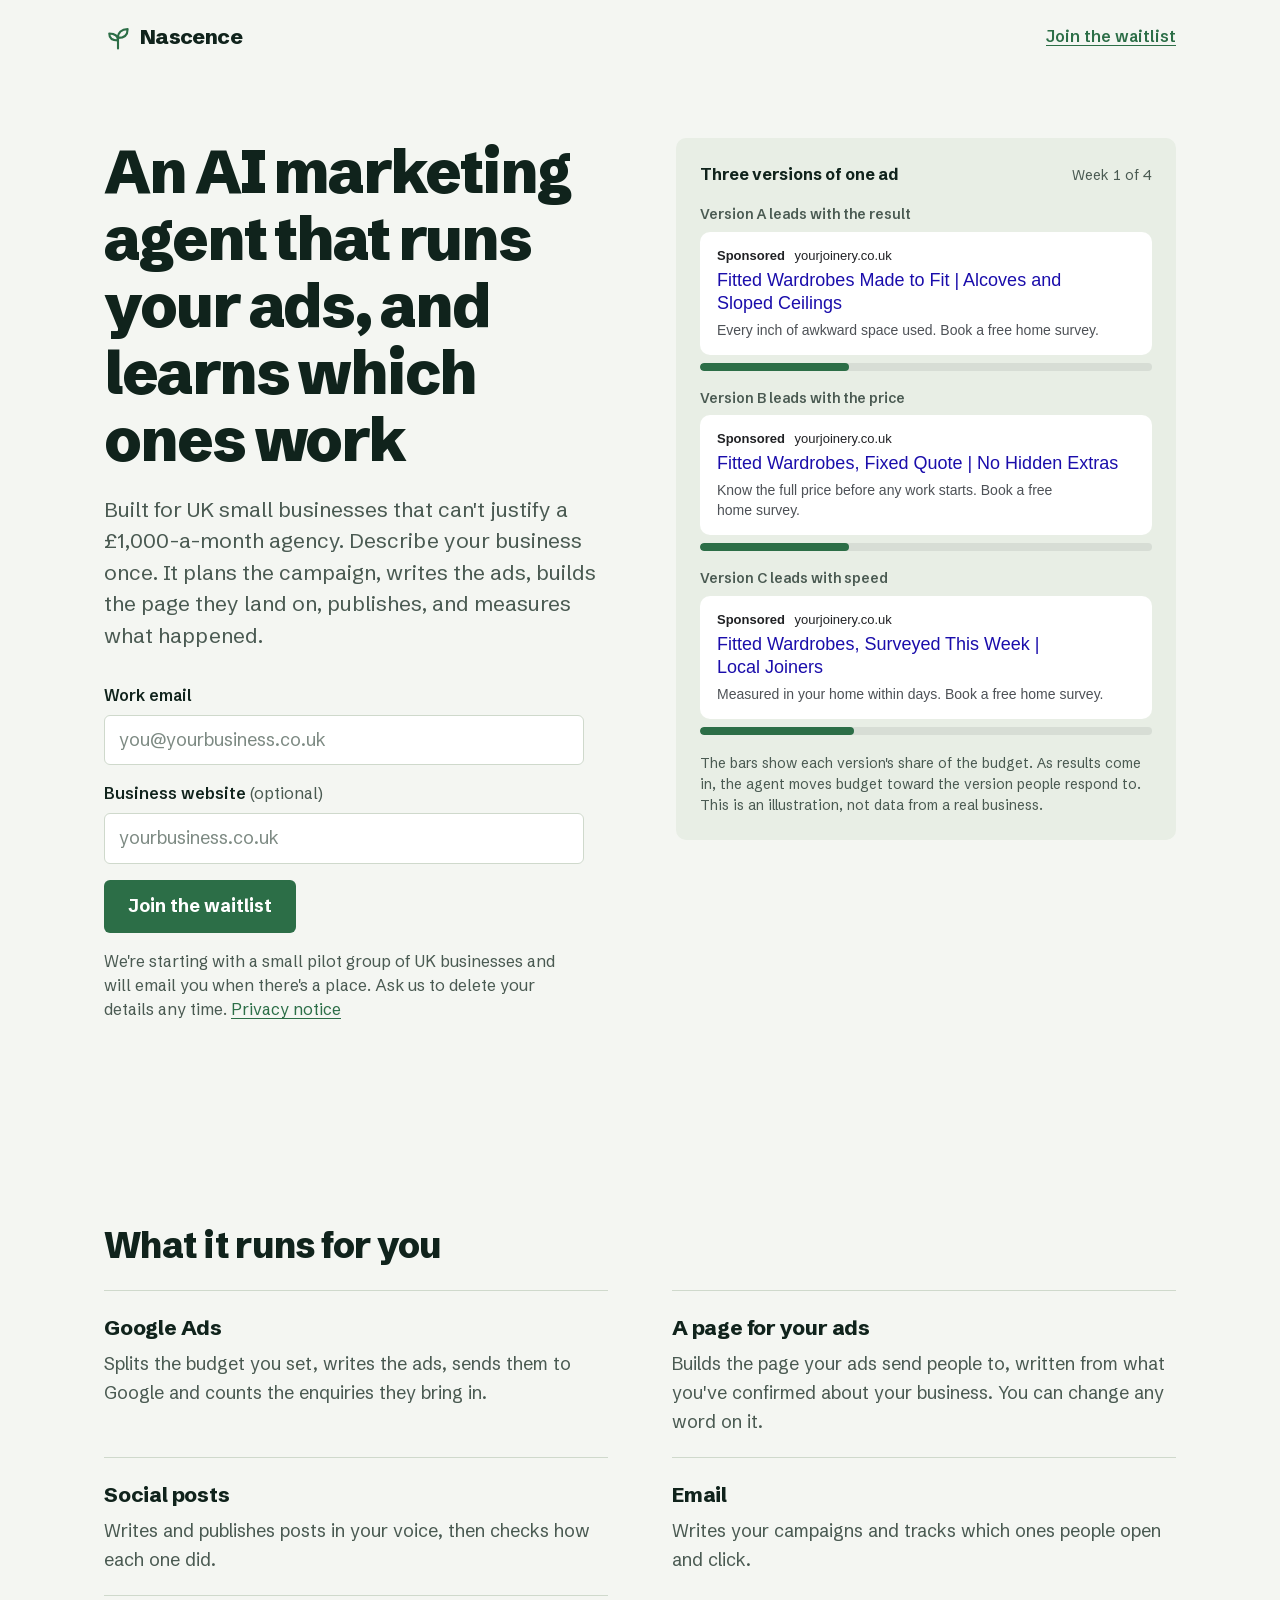
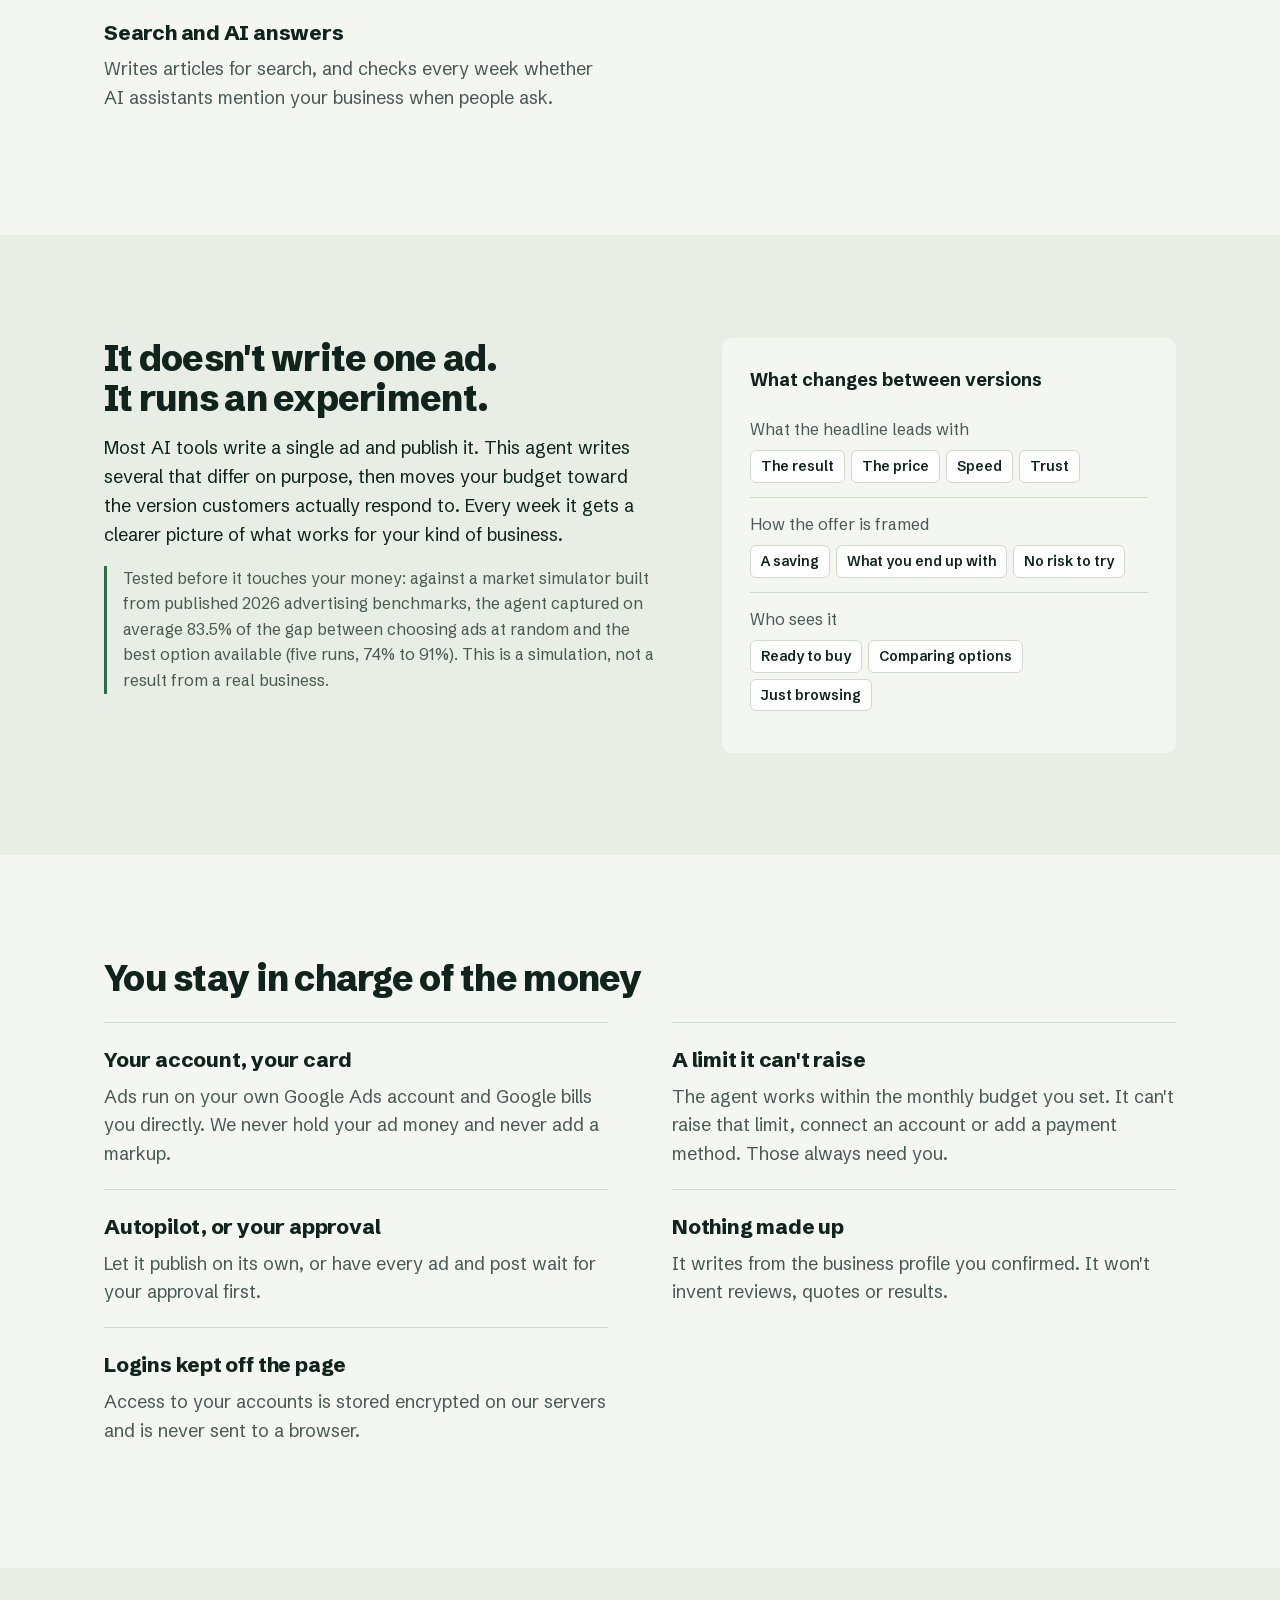
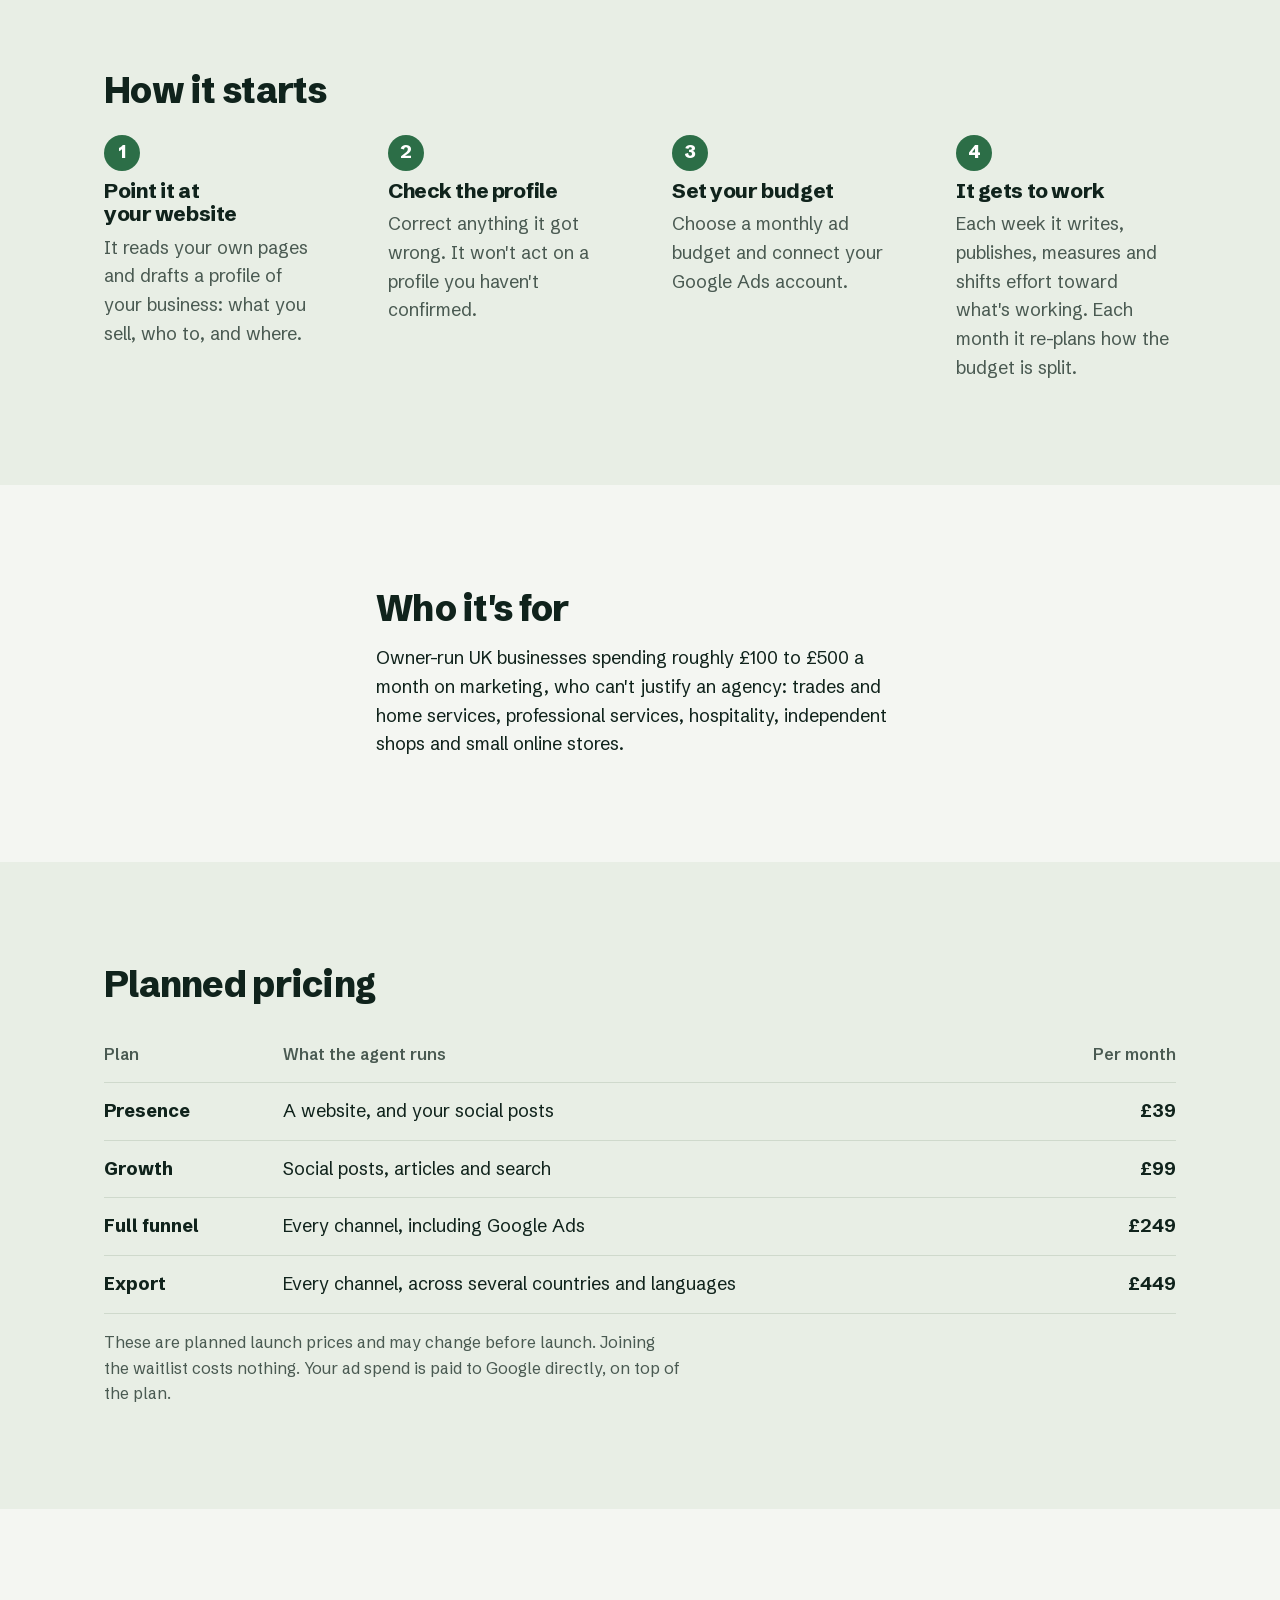
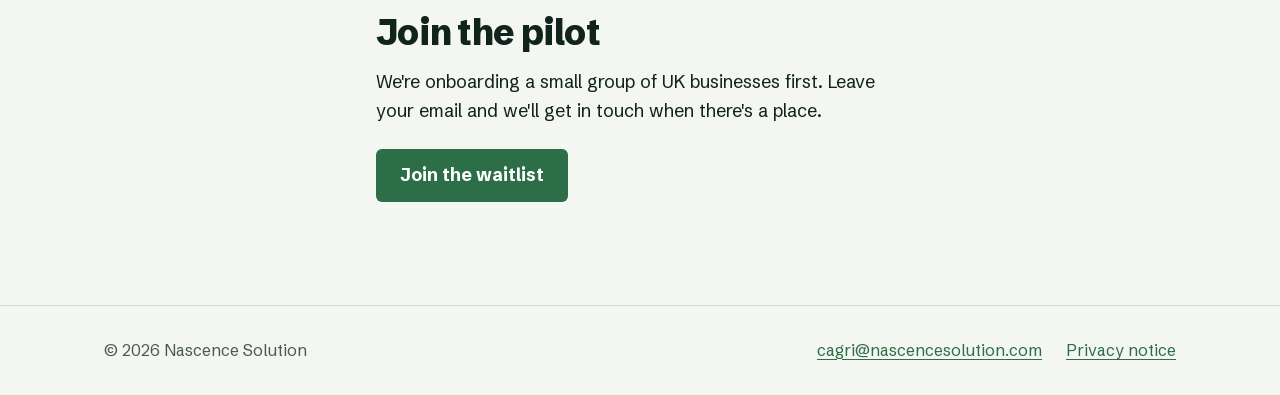
==== index.html @ f32fb053 "Nascence landing page and pilot waitlist Static site for nascencesolution.com: landing page, Google " ====
<!doctype html>
<!--
  Nascence — public landing page and pilot waitlist.

  PRODUCT REASON
  This page has one job: get UK small-business owners to join the pilot
  waitlist for the AI marketing agent built in ~/Projects/ai-marketing-agent.
  It also serves as the company's public web presence (Claude for Startups and
  similar programmes require a live website on the same domain as the company
  email, cagri@nascencesolution.com).

  HONESTY RULE (inherited from the product repo, docs/data-moat.md)
  Every claim here is traceable to the product repo or the business plan.
  - No customers, testimonials, logos or results are shown because none exist yet.
  - The hero animation is labelled as an illustration, and the one measured
    figure (83.5%) is labelled as a simulation, exactly as the repo requires.
  - Pricing is labelled "planned" because ADR-0004 marks billing as
    "to be revisited before launch".
  If a sentence on this page cannot be traced to the repo or the plan, delete it.

  TECHNICAL NOTES
  - Plain HTML/CSS/JS, no framework (owner preference: vanilla over React).
  - Hosted on GitHub Pages under the custom domain nascencesolution.com.
  - Page loads make no third-party requests: fonts are self-hosted and there
    is no analytics, so the privacy notice can truthfully say "no cookies, no
    tracking". The only external call is the waitlist POST to Google Forms,
    and only when a visitor submits it.
  - The waitlist form works without JavaScript (plain POST to Google Forms).
    JavaScript only upgrades it to an in-place confirmation.
-->
<html lang="en-GB">
<head>
  <meta charset="utf-8">
  <meta name="viewport" content="width=device-width, initial-scale=1">
  <!-- SECURITY POLICY (meta tag because GitHub Pages cannot send custom headers)
       default-src 'none'   deny anything not listed below
       script/style/font 'self'   only our own files; no inline or third-party code
       img-src 'self' data:       favicon
       connect-src / form-action  docs.google.com only, for the waitlist post
       base-uri 'none'            blocks <base> hijacking
       If anything from another domain is ever added, add it here on purpose
       and update the privacy notice in the same change. -->
  <meta http-equiv="Content-Security-Policy" content="default-src 'none'; script-src 'self'; style-src 'self'; font-src 'self'; img-src 'self' data:; connect-src https://docs.google.com; form-action https://docs.google.com; base-uri 'none'">
  <meta name="referrer" content="strict-origin-when-cross-origin">
  <title>Nascence | AI marketing agent for UK small businesses</title>
  <meta name="description" content="An AI marketing agent that runs your Google Ads, website, social posts, email and search content, and learns which versions work. Join the pilot waitlist.">
  <link rel="canonical" href="https://nascencesolution.com/">
  <meta name="theme-color" content="#F4F6F2">
  <meta name="color-scheme" content="light">

  <!-- Open Graph: how the link looks when pasted into WhatsApp, LinkedIn, Slack.
       No og:image yet: an image needs real product screenshots, which are a
       launch task (see BEFORE-PRODUCTION.md). -->
  <meta property="og:type" content="website">
  <meta property="og:url" content="https://nascencesolution.com/">
  <meta property="og:title" content="Nascence | AI marketing agent for UK small businesses">
  <meta property="og:description" content="Runs your ads, posts and pages, and learns which versions work. Join the pilot waitlist.">
  <meta property="og:site_name" content="Nascence">

  <link rel="icon" href="/assets/favicon.svg" type="image/svg+xml">
  <!-- Preload the one font file every visitor needs, so the headline does not
       re-flow when the font arrives (font-display: swap is the fallback). -->
  <link rel="preload" href="/fonts/schibsted-grotesk-latin.woff2" as="font" type="font/woff2" crossorigin>
  <link rel="stylesheet" href="/assets/styles.css">
  <!-- defer: the page is fully readable before the script runs; the script only
       adds the animation and the in-place form confirmation. -->
  <script src="/assets/main.js" defer></script>
</head>
<body>
  <a class="skip-link" href="#main">Skip to content</a>

  <header class="site-header">
    <div class="wrap header-row">
      <a class="wordmark" href="/" aria-label="Nascence home">
        <!-- Seedling mark: "nascence" means coming into being. -->
        <svg class="wordmark-mark" viewBox="0 0 32 32" aria-hidden="true" focusable="false">
          <path d="M16 29V15" />
          <path d="M16 17c0-6 4-10 11-10 0 7-4 10-11 10Z" />
          <path d="M16 20c0-5-3.5-8-10-8 0 6 3.5 8 10 8Z" />
        </svg>
        <span>Nascence</span>
      </a>
      <a class="header-cta" href="#join">Join the waitlist</a>
    </div>
  </header>

  <main id="main">
    <!-- HERO
         Left: the promise and the waitlist form (the page's primary job).
         Right: the product's distinguishing mechanic, shown rather than told:
         several deliberately different versions of one ad, with budget moving
         toward the one people respond to. -->
    <section class="hero" aria-labelledby="hero-title">
      <div class="wrap hero-grid">
        <div class="hero-copy">
          <h1 id="hero-title">An AI marketing agent that runs your ads, and learns which ones work</h1>
          <p class="lead">Built for UK small businesses that can't justify a £1,000-a-month agency. Describe your business once. It plans the campaign, writes the ads, builds the page they land on, publishes, and measures what happened.</p>

          <!-- WAITLIST FORM (posts to a Google Form owned by the founder's Google account)
               WHY GOOGLE FORMS: free, no extra account to create, and the
               waitlist lands in the founder's own Google Forms responses
               (exportable to Sheets). Form "Nascence waitlist",
               edit ID 1YrzfAuSDkgI_dqiTZnvi8II6mJdTrocNV4-Iw_er6pQ.
               - The input names "entry.<number>" are Google's field IDs for the
                 "Email" and "Business website" questions. If those questions are
                 deleted and re-created in Google Forms, the IDs change and these
                 names must be updated, or sign-ups will silently stop arriving.
               - Without JavaScript the browser posts straight to Google and shows
                 Google's own "response recorded" page. With JavaScript, main.js
                 posts in the background and confirms in place.
               - novalidate: main.js shows plain-English messages instead of the
                 browser's inconsistent bubbles.
               - The honeypot input has no name, so it is never sent anywhere;
                 main.js drops the submission if a bot fills it in. -->
          <form id="join" class="waitlist" method="POST" novalidate
                action="https://docs.google.com/forms/d/1YrzfAuSDkgI_dqiTZnvi8II6mJdTrocNV4-Iw_er6pQ/formResponse">
            <p class="visually-hidden" aria-hidden="true">
              <label>Leave this empty <input id="hp-company" tabindex="-1" autocomplete="off"></label>
            </p>

            <div class="field">
              <label for="email">Work email</label>
              <input id="email" name="entry.371359660" type="email" required maxlength="254"
                     autocomplete="email" inputmode="email" spellcheck="false"
                     placeholder="you@yourbusiness.co.uk" aria-describedby="email-error">
              <p id="email-error" class="field-error" hidden></p>
            </div>

            <div class="field">
              <label for="website">Business website <span class="optional">(optional)</span></label>
              <!-- type="text", not type="url": owners type "mysite.co.uk" without
                   https://, and type="url" would reject that. main.js normalises it. -->
              <input id="website" name="entry.979921601" type="text" maxlength="200"
                     autocomplete="url" inputmode="url" spellcheck="false"
                     placeholder="yourbusiness.co.uk" aria-describedby="website-error">
              <p id="website-error" class="field-error" hidden></p>
            </div>

            <button class="button" type="submit">Join the waitlist</button>
            <p class="form-note">We're starting with a small pilot group of UK businesses and will email you when there's a place. Ask us to delete your details any time. <a href="/privacy/">Privacy notice</a></p>
            <p class="form-status" role="status" aria-live="polite"></p>
          </form>
        </div>

        <!-- THE EXPERIMENT ILLUSTRATION
             Copy is an EXAMPLE for a fictional joinery (yourjoinery.co.uk is a
             placeholder, deliberately not a real business). The three versions
             differ on exactly one taxonomy dimension from the product,
             kernel/taxonomy.py ADS_DIMENSIONS "headline_angle": outcome / price /
             speed. Bar widths are illustrative, never presented as data, and the
             caption says so. -->
        <figure class="experiment" aria-labelledby="experiment-caption">
          <div class="experiment-head">
            <p class="experiment-title">Three versions of one ad</p>
            <p class="experiment-week" aria-hidden="true">Week <span data-week>4</span> of 4</p>
          </div>

          <ol class="ads">
            <li class="ad" data-ad="a">
              <p class="ad-angle">Version A leads with the result</p>
              <div class="ad-card">
                <p class="ad-meta"><span class="ad-sponsored">Sponsored</span> yourjoinery.co.uk</p>
                <p class="ad-title">Fitted Wardrobes Made to Fit | Alcoves and Sloped Ceilings</p>
                <p class="ad-desc">Every inch of awkward space used. Book a free home survey.</p>
              </div>
              <div class="share" aria-hidden="true"><span class="share-bar"></span></div>
            </li>
            <!-- is-leading is set in the markup so the no-JavaScript / reduced-motion
                 view already shows the end state; main.js removes and re-adds it
                 while playing the week-by-week sequence. -->
            <li class="ad is-leading" data-ad="b">
              <p class="ad-angle">Version B leads with the price</p>
              <div class="ad-card">
                <p class="ad-meta"><span class="ad-sponsored">Sponsored</span> yourjoinery.co.uk</p>
                <p class="ad-title">Fitted Wardrobes, Fixed Quote | No Hidden Extras</p>
                <p class="ad-desc">Know the full price before any work starts. Book a free home survey.</p>
              </div>
              <div class="share" aria-hidden="true"><span class="share-bar"></span></div>
            </li>
            <li class="ad" data-ad="c">
              <p class="ad-angle">Version C leads with speed</p>
              <div class="ad-card">
                <p class="ad-meta"><span class="ad-sponsored">Sponsored</span> yourjoinery.co.uk</p>
                <p class="ad-title">Fitted Wardrobes, Surveyed This Week | Local Joiners</p>
                <p class="ad-desc">Measured in your home within days. Book a free home survey.</p>
              </div>
              <div class="share" aria-hidden="true"><span class="share-bar"></span></div>
            </li>
          </ol>

          <figcaption id="experiment-caption">
            The bars show each version's share of the budget. As results come in, the agent moves budget toward the version people respond to. This is an illustration, not data from a real business.
            <button class="replay" type="button" data-replay hidden>Replay</button>
          </figcaption>
        </figure>
      </div>
    </section>

    <!-- WHAT IT DOES
         The five channels the product actually has connectors for
         (connectors/: ads, web, social, email, SEO). Descriptions are limited
         to what the code does today; see the README of the product repo. -->
    <section class="section" aria-labelledby="does-title">
      <div class="wrap">
        <h2 id="does-title">What it runs for you</h2>
        <dl class="channels">
          <div class="channel">
            <dt>Google Ads</dt>
            <dd>Splits the budget you set, writes the ads, sends them to Google and counts the enquiries they bring in.</dd>
          </div>
          <div class="channel">
            <dt>A page for your ads</dt>
            <dd>Builds the page your ads send people to, written from what you've confirmed about your business. You can change any word on it.</dd>
          </div>
          <div class="channel">
            <dt>Social posts</dt>
            <dd>Writes and publishes posts in your voice, then checks how each one did.</dd>
          </div>
          <div class="channel">
            <dt>Email</dt>
            <dd>Writes your campaigns and tracks which ones people open and click.</dd>
          </div>
          <div class="channel">
            <dt>Search and AI answers</dt>
            <dd>Writes articles for search, and checks every week whether AI assistants mention your business when people ask.</dd>
          </div>
        </dl>
      </div>
    </section>

    <!-- THE DIFFERENTIATOR
         The core innovation claim from docs/data-moat.md: competitors publish
         what the model wrote; this publishes a designed experiment. The
         dimensions listed are the real ADS_DIMENSIONS from kernel/taxonomy.py. -->
    <section class="section section-tint" aria-labelledby="learns-title">
      <div class="wrap two-col">
        <div class="prose">
          <h2 id="learns-title">It doesn't write one ad. It runs an experiment.</h2>
          <p>Most AI tools write a single ad and publish it. This agent writes several that differ on purpose, then moves your budget toward the version customers actually respond to. Every week it gets a clearer picture of what works for your kind of business.</p>
          <!-- The only measured figure on the page. Wording mirrors README.md:
               "74–91% of the achievable gap ... mean 83.5% ... Simulator figures —
               the algorithm converging, not a client result". -->
          <p class="evidence">Tested before it touches your money: against a market simulator built from published 2026 advertising benchmarks, the agent captured on average 83.5% of the gap between choosing ads at random and the best option available (five runs, 74% to 91%). This is a simulation, not a result from a real business.</p>
        </div>
        <div class="dimensions" aria-label="What changes between versions of an ad">
          <p class="dimensions-title">What changes between versions</p>
          <dl>
            <div class="dimension">
              <dt>What the headline leads with</dt>
              <dd><span class="chip">The result</span><span class="chip">The price</span><span class="chip">Speed</span><span class="chip">Trust</span></dd>
            </div>
            <div class="dimension">
              <dt>How the offer is framed</dt>
              <dd><span class="chip">A saving</span><span class="chip">What you end up with</span><span class="chip">No risk to try</span></dd>
            </div>
            <div class="dimension">
              <dt>Who sees it</dt>
              <dd><span class="chip">Ready to buy</span><span class="chip">Comparing options</span><span class="chip">Just browsing</span></dd>
            </div>
          </dl>
        </div>
      </div>
    </section>

    <!-- CONTROL
         Business owners' main objection is handing an AI their ad budget
         (business plan §12 risk table). Each point maps to a real control:
         ADR-0004 direct billing, authorise_spend/SpendCap, Business.autopilot,
         the "never invent" taxonomy guidance, and the encrypted credential vault. -->
    <section class="section" aria-labelledby="control-title">
      <div class="wrap">
        <h2 id="control-title">You stay in charge of the money</h2>
        <dl class="controls">
          <div class="control">
            <dt>Your account, your card</dt>
            <dd>Ads run on your own Google Ads account and Google bills you directly. We never hold your ad money and never add a markup.</dd>
          </div>
          <div class="control">
            <dt>A limit it can't raise</dt>
            <dd>The agent works within the monthly budget you set. It can't raise that limit, connect an account or add a payment method. Those always need you.</dd>
          </div>
          <div class="control">
            <dt>Autopilot, or your approval</dt>
            <dd>Let it publish on its own, or have every ad and post wait for your approval first.</dd>
          </div>
          <div class="control">
            <dt>Nothing made up</dt>
            <dd>It writes from the business profile you confirmed. It won't invent reviews, quotes or results.</dd>
          </div>
          <div class="control">
            <dt>Logins kept off the page</dt>
            <dd>Access to your accounts is stored encrypted on our servers and is never sent to a browser.</dd>
          </div>
        </dl>
      </div>
    </section>

    <!-- HOW IT STARTS
         A genuine sequence (onboarding order in the product: URL -> profile
         extraction -> owner confirmation -> budget/spend cap -> weekly cycle
         and monthly planning), so numbered steps are appropriate here. -->
    <section class="section section-tint" aria-labelledby="steps-title">
      <div class="wrap">
        <h2 id="steps-title">How it starts</h2>
        <ol class="steps">
          <li>
            <h3>Point it at your website</h3>
            <p>It reads your own pages and drafts a profile of your business: what you sell, who to, and where.</p>
          </li>
          <li>
            <h3>Check the profile</h3>
            <p>Correct anything it got wrong. It won't act on a profile you haven't confirmed.</p>
          </li>
          <li>
            <h3>Set your budget</h3>
            <p>Choose a monthly ad budget and connect your Google Ads account.</p>
          </li>
          <li>
            <h3>It gets to work</h3>
            <p>Each week it writes, publishes, measures and shifts effort toward what's working. Each month it re-plans how the budget is split.</p>
          </li>
        </ol>
      </div>
    </section>

    <!-- WHO IT'S FOR — business plan §3.3 target customer and priority sectors. -->
    <section class="section" aria-labelledby="who-title">
      <div class="wrap prose">
        <h2 id="who-title">Who it's for</h2>
        <p>Owner-run UK businesses spending roughly £100 to £500 a month on marketing, who can't justify an agency: trades and home services, professional services, hospitality, independent shops and small online stores.</p>
      </div>
    </section>

    <!-- PLANNED PRICING — business plan §8.1 tiers. Labelled "planned" on
         purpose: prices are not final (ADR-0004 "to be revisited before launch")
         and nobody is charged by joining the waitlist. -->
    <section class="section section-tint" aria-labelledby="pricing-title">
      <div class="wrap">
        <h2 id="pricing-title">Planned pricing</h2>
        <div class="table-scroll" tabindex="0" role="region" aria-labelledby="pricing-title">
          <table class="pricing">
            <thead>
              <tr>
                <th scope="col">Plan</th>
                <th scope="col">What the agent runs</th>
                <th scope="col">Per month</th>
              </tr>
            </thead>
            <tbody>
              <tr>
                <th scope="row">Presence</th>
                <td>A website, and your social posts</td>
                <td>£39</td>
              </tr>
              <tr>
                <th scope="row">Growth</th>
                <td>Social posts, articles and search</td>
                <td>£99</td>
              </tr>
              <tr>
                <th scope="row">Full funnel</th>
                <td>Every channel, including Google Ads</td>
                <td>£249</td>
              </tr>
              <tr>
                <th scope="row">Export</th>
                <td>Every channel, across several countries and languages</td>
                <td>£449</td>
              </tr>
            </tbody>
          </table>
        </div>
        <p class="table-note">These are planned launch prices and may change before launch. Joining the waitlist costs nothing. Your ad spend is paid to Google directly, on top of the plan.</p>
      </div>
    </section>

    <!-- CLOSING CALL TO ACTION — returns to the single hero form rather than
         duplicating it, so there is one form to maintain and one set of
         Google entry IDs to keep in sync. -->
    <section class="section closing" aria-labelledby="closing-title">
      <div class="wrap prose">
        <h2 id="closing-title">Join the pilot</h2>
        <p>We're onboarding a small group of UK businesses first. Leave your email and we'll get in touch when there's a place.</p>
        <a class="button" href="#join" data-focus-email>Join the waitlist</a>
      </div>
    </section>
  </main>

  <footer class="site-footer">
    <div class="wrap footer-row">
      <p>© 2026 Nascence Solution</p>
      <ul class="footer-links">
        <li><a href="mailto:cagri@nascencesolution.com">cagri@nascencesolution.com</a></li>
        <li><a href="/privacy/">Privacy notice</a></li>
      </ul>
    </div>
  </footer>
</body>
</html>
---- assets/styles.css ----
/*
  Nascence landing page styles.

  DESIGN INTENT (why it looks like this)
  - Audience: UK small-business owners (joiners, cafés, accountants, shops).
    They need to trust it with ad money, so the page is calm, readable and
    plain. All the boldness goes into one place: the hero "experiment" that
    shows three ad versions with budget moving between them. Everything else
    stays quiet.
  - Palette: "new growth". Deep green ink on a cool, faintly green paper, with
    one marigold accent reserved for the winning ad version. Marigold means
    "this one is winning" and is used nowhere else.
  - Type: one family, Schibsted Grotesk (SIL Open Font License, self-hosted in
    /fonts so no request goes to Google). The ad cards deliberately use Arial
    because that is what real Google search ads render in, which makes the
    illustration instantly recognisable.
  - Type scale follows the classic progression from The Elements of
    Typographic Style (14 / 16 / 18 / 21 / 24 / 36 / 48 / 60 px).

  CSS STRUCTURE
  Tokens -> base -> layout helpers -> components, in source order. Components
  use single-class selectors so specificity stays flat and section spacing
  can't be accidentally cancelled by a more specific rule.
*/

/* ---------- Fonts ---------- */

/* Latin covers English copy; latin-ext covers names with accents (e.g. Ç, ğ)
   that waitlist users might type and that we may later show back to them. */
@font-face {
  font-family: "Schibsted Grotesk";
  font-style: normal;
  font-weight: 400 900;
  font-display: swap;
  src: url("/fonts/schibsted-grotesk-latin.woff2") format("woff2");
  unicode-range: U+0000-00FF, U+0131, U+0152-0153, U+02BB-02BC, U+02C6, U+02DA, U+02DC, U+0304, U+0308, U+0329, U+2000-206F, U+20AC, U+2122, U+2191, U+2193, U+2212, U+2215, U+FEFF, U+FFFD;
}
@font-face {
  font-family: "Schibsted Grotesk";
  font-style: normal;
  font-weight: 400 900;
  font-display: swap;
  src: url("/fonts/schibsted-grotesk-latin-ext.woff2") format("woff2");
  unicode-range: U+0100-02BA, U+02BD-02C5, U+02C7-02CC, U+02CE-02D7, U+02DD-02FF, U+0304, U+0308, U+0329, U+1D00-1DBF, U+1E00-1E9F, U+1EF2-1EFF, U+2020, U+20A0-20AB, U+20AD-20C4, U+2113, U+2C60-2C7F, U+A720-A7FF;
}

/* ---------- Tokens ---------- */

:root {
  /* Colour. Contrast checked against --paper and --tint:
     --ink 15.6:1, --ink-soft 6.9:1, --leaf 5.3:1 (all pass WCAG AA for body text). */
  --paper: #F4F6F2;      /* page background: cool off-white with a hint of green */
  --tint: #E8EEE5;       /* alternate section background, to separate topics without rules */
  --card: #FFFFFF;       /* ad cards: real search results sit on white */
  --ink: #10231C;        /* text: deep green-black, softer than pure black */
  --ink-soft: #4A5A52;   /* secondary text */
  --leaf: #2C6E47;       /* links, buttons, the seedling mark */
  --leaf-deep: #1E5234;  /* button hover/active */
  --rule: #CFD9CC;       /* hairlines and input borders */
  --marigold: #E9A62B;   /* the winning ad version, and nothing else */
  --marigold-soft: #FBEFD6;
  --error: #A3261B;      /* form errors: 6.6:1 on paper */

  /* Type */
  --font: "Schibsted Grotesk", system-ui, -apple-system, "Segoe UI", Roboto, sans-serif;
  --font-ad: Arial, "Helvetica Neue", Helvetica, sans-serif;
  --step--1: 0.875rem;   /* 14 */
  --step-0: 1rem;        /* 16 */
  --step-1: 1.125rem;    /* 18: body */
  --step-2: 1.3125rem;   /* 21 */
  --step-3: 1.5rem;      /* 24 */
  --step-4: clamp(1.75rem, 1.2rem + 2vw, 2.25rem);   /* 28 -> 36: section headings */
  --step-5: clamp(2.25rem, 1.2rem + 4.2vw, 3.75rem); /* 36 -> 60: hero headline */

  /* Space and shape */
  --gutter: clamp(1rem, 4vw, 2.5rem);
  --section-space: clamp(3.5rem, 8vw, 6.5rem);
  --measure: 38rem;      /* ~65-70 characters at body size */
  --radius-s: 6px;       /* inputs, chips */
  --radius-m: 10px;      /* ad cards, the experiment panel */
}

/* ---------- Base ---------- */

*,
*::before,
*::after { box-sizing: border-box; }

html {
  -webkit-text-size-adjust: 100%;
  text-size-adjust: 100%;
  scroll-behavior: smooth;
}

body {
  margin: 0;
  background: var(--paper);
  color: var(--ink);
  font-family: var(--font);
  font-size: var(--step-1);
  line-height: 1.6;
  font-feature-settings: "kern", "liga";
  text-rendering: optimizeLegibility;
}

h1, h2, h3 {
  margin: 0;
  line-height: 1.12;
  letter-spacing: -0.02em;
  text-wrap: balance;
}

p { margin: 0; text-wrap: pretty; }

a { color: var(--leaf); text-underline-offset: 0.18em; text-decoration-thickness: 1px; }
a:hover { color: var(--leaf-deep); text-decoration-thickness: 2px; }

/* One visible focus style for every interactive element (keyboard users). */
:focus-visible {
  outline: 3px solid var(--leaf);
  outline-offset: 3px;
  border-radius: 2px;
}

.visually-hidden {
  position: absolute !important;
  width: 1px;
  height: 1px;
  padding: 0;
  margin: -1px;
  overflow: hidden;
  clip: rect(0 0 0 0);
  white-space: nowrap;
  border: 0;
}

.skip-link {
  position: absolute;
  left: var(--gutter);
  top: -4rem;
  z-index: 10;
  padding: 0.5rem 0.875rem;
  background: var(--ink);
  color: var(--paper);
  border-radius: var(--radius-s);
}
.skip-link:focus { top: 0.75rem; color: var(--paper); }

/* ---------- Layout helpers ---------- */

.wrap {
  width: 100%;
  max-width: 72rem;
  margin-inline: auto;
  padding-inline: var(--gutter);
}

.section { padding-block: var(--section-space); }
.section-tint { background: var(--tint); }

.prose { max-width: var(--measure); }
.prose > * + * { margin-top: 1rem; }

.two-col {
  display: grid;
  gap: clamp(2rem, 5vw, 4rem);
  align-items: start;
}
@media (min-width: 60rem) {
  .two-col { grid-template-columns: minmax(0, 1.1fr) minmax(0, 0.9fr); }
}

/* Section headings share one rhythm; the gap below is set here, once. */
.section h2 {
  font-size: var(--step-4);
  font-weight: 800;
  margin-bottom: 1.5rem;
}
.prose h2 { margin-bottom: 0; }

/* ---------- Header ---------- */

.site-header { padding-block: 1.25rem; }

.header-row {
  display: flex;
  align-items: center;
  justify-content: space-between;
  gap: 1rem;
}

.wordmark {
  display: inline-flex;
  align-items: center;
  gap: 0.5rem;
  color: var(--ink);
  font-size: var(--step-2);
  font-weight: 800;
  letter-spacing: -0.03em;
  text-decoration: none;
}
.wordmark:hover { color: var(--ink); }

.wordmark-mark {
  width: 1.75rem;
  height: 1.75rem;
  fill: none;
  stroke: var(--leaf);
  stroke-width: 2.4;
  stroke-linecap: round;
  stroke-linejoin: round;
}

.header-cta {
  font-size: var(--step-0);
  font-weight: 600;
  white-space: nowrap;
}

/* ---------- Hero ---------- */

.hero { padding-block: clamp(1.5rem, 5vw, 4rem) var(--section-space); }

.hero-grid {
  display: grid;
  gap: clamp(2.5rem, 6vw, 4.5rem);
  align-items: start;
}
@media (min-width: 62rem) {
  .hero-grid { grid-template-columns: minmax(0, 1fr) minmax(0, 1fr); }
}

.hero h1 {
  font-size: var(--step-5);
  font-weight: 850;
  letter-spacing: -0.035em;
  max-width: 18ch;               /* keeps the headline to ~4 lines on desktop */
}

.lead {
  margin-top: 1.25rem;
  max-width: 34rem;
  font-size: var(--step-2);
  line-height: 1.5;
  color: var(--ink-soft);
}

/* ---------- Waitlist form ---------- */

.waitlist {
  margin-top: 2rem;
  max-width: 30rem;
  display: grid;
  gap: 1rem;
}

.field { display: grid; gap: 0.375rem; }

.field label {
  font-size: var(--step-0);
  font-weight: 600;
}
.optional { font-weight: 400; color: var(--ink-soft); }

.field input {
  width: 100%;
  min-height: 3rem;              /* 48px: comfortable touch target */
  padding: 0.625rem 0.875rem;
  font: inherit;
  font-size: var(--step-1);      /* >= 16px stops iOS zooming on focus */
  color: var(--ink);
  background: var(--card);
  border: 1.5px solid var(--rule);
  border-radius: var(--radius-s);
}
.field input::placeholder { color: #7D8A83; }
.field input:hover { border-color: #AFC0AB; }
.field input:focus-visible { outline-offset: 1px; border-color: var(--leaf); }
.field input[aria-invalid="true"] { border-color: var(--error); }

.field-error {
  font-size: var(--step-0);
  color: var(--error);
}

.button {
  display: inline-flex;
  align-items: center;
  justify-content: center;
  min-height: 3.125rem;
  padding: 0.75rem 1.5rem;
  font: inherit;
  font-size: var(--step-1);
  font-weight: 700;
  color: #FFFFFF;
  background: var(--leaf);
  border: 0;
  border-radius: var(--radius-s);
  text-decoration: none;
  cursor: pointer;
  transition: background-color 120ms ease;
}
.button:hover { background: var(--leaf-deep); color: #FFFFFF; }
.button[aria-disabled="true"] { opacity: 0.7; cursor: progress; }
.waitlist .button { justify-self: start; }

.form-note {
  font-size: var(--step-0);
  color: var(--ink-soft);
  line-height: 1.5;
}

.form-status:empty { display: none; }
.form-status {
  font-size: var(--step-0);
  font-weight: 600;
}
.form-status[data-tone="error"] { color: var(--error); }

/* Shown in place of the form after a successful join (main.js). */
.waitlist-done {
  margin-top: 2rem;
  max-width: 30rem;
  padding: 1.25rem 1.375rem;
  background: var(--card);
  border-left: 4px solid var(--leaf);
  border-radius: var(--radius-s);
}
.waitlist-done h2 {
  font-size: var(--step-3);
  font-weight: 800;
  margin-bottom: 0.5rem;
}
.waitlist-done p { color: var(--ink-soft); }

/* ---------- The experiment (hero illustration) ---------- */

.experiment {
  margin: 0;
  padding: clamp(1rem, 3vw, 1.5rem);
  background: var(--tint);
  border-radius: var(--radius-m);
}

.experiment-head {
  display: flex;
  align-items: baseline;
  justify-content: space-between;
  gap: 1rem;
  margin-bottom: 1rem;
}
.experiment-title { font-weight: 700; font-size: var(--step-0); }
.experiment-week {
  font-size: var(--step--1);
  color: var(--ink-soft);
  font-variant-numeric: tabular-nums;
}

.ads {
  list-style: none;
  margin: 0;
  padding: 0;
  display: grid;
  gap: 1rem;
}

.ad-angle {
  font-size: var(--step--1);
  font-weight: 600;
  color: var(--ink-soft);
  margin-bottom: 0.375rem;
}

/* Mimics a Google search ad closely enough to be recognised at a glance. */
.ad-card {
  padding: 0.875rem 1rem;
  background: var(--card);
  border: 1.5px solid transparent;
  border-radius: var(--radius-m);
  font-family: var(--font-ad);
  transition: border-color 400ms ease, box-shadow 400ms ease;
}
.ad-meta {
  font-size: 0.8125rem;
  color: #202124;
  line-height: 1.4;
}
.ad-sponsored { font-weight: 700; margin-right: 0.375rem; }
.ad-title {
  margin-top: 0.25rem;
  font-size: 1.125rem;
  line-height: 1.3;
  color: #1A0DAB;              /* Google's ad headline blue */
}
.ad-desc {
  margin-top: 0.25rem;
  font-size: 0.875rem;
  line-height: 1.45;
  color: #4D5156;
}

/* Budget share bar. Width comes from --share (set by main.js per week).
   The default widths below are the final illustrative state, so the figure
   is meaningful with JavaScript off or reduced motion on. */
.share {
  margin-top: 0.5rem;
  height: 0.5rem;
  background: rgba(16, 35, 28, 0.08);
  border-radius: 999px;
  overflow: hidden;
}
.share-bar {
  display: block;
  height: 100%;
  width: calc(var(--share, 33) * 1%);
  background: var(--leaf);
  border-radius: inherit;
  transition: width 900ms cubic-bezier(0.22, 1, 0.36, 1), background-color 400ms ease;
}
.ad[data-ad="a"] .share-bar { --share: 24; }
.ad[data-ad="b"] .share-bar { --share: 61; }
.ad[data-ad="c"] .share-bar { --share: 15; }

/* The winner: the only place marigold appears on the page. */
.ad.is-leading .ad-card {
  border-color: var(--marigold);
  box-shadow: 0 0 0 4px var(--marigold-soft);
}
.ad.is-leading .share-bar { background: var(--marigold); }

.experiment figcaption {
  margin-top: 1.125rem;
  font-size: var(--step--1);
  line-height: 1.5;
  color: var(--ink-soft);
}

.replay {
  margin-left: 0.25rem;
  padding: 0;
  font: inherit;
  font-weight: 600;
  color: var(--leaf);
  background: none;
  border: 0;
  text-decoration: underline;
  text-underline-offset: 0.18em;
  cursor: pointer;
}

/* ---------- Channels and controls (definition lists) ---------- */

.channels,
.controls {
  margin: 0;
  display: grid;
  gap: 0;
}
@media (min-width: 48rem) {
  .channels,
  .controls { grid-template-columns: repeat(2, minmax(0, 1fr)); column-gap: clamp(2rem, 5vw, 4rem); }
}

.channel,
.control {
  padding-block: 1.25rem;
  border-top: 1px solid var(--rule);
}

.channel dt,
.control dt {
  font-size: var(--step-2);
  font-weight: 750;
  letter-spacing: -0.01em;
}
.channel dd,
.control dd {
  margin: 0.375rem 0 0;
  color: var(--ink-soft);
  max-width: 34rem;
}

/* ---------- Differentiator ---------- */

.evidence {
  padding-left: 1rem;
  border-left: 3px solid var(--leaf);
  font-size: var(--step-0);
  color: var(--ink-soft);
}

.dimensions {
  padding: clamp(1.25rem, 3vw, 1.75rem);
  background: var(--paper);
  border-radius: var(--radius-m);
}
.dimensions-title { font-weight: 700; margin-bottom: 0.5rem; }
.dimensions dl { margin: 0; }
.dimension { padding-block: 0.875rem; }
.dimension + .dimension { border-top: 1px solid var(--rule); }
.dimension dt { font-size: var(--step-0); color: var(--ink-soft); }
.dimension dd {
  margin: 0.5rem 0 0;
  display: flex;
  flex-wrap: wrap;
  gap: 0.375rem;
}
.chip {
  display: inline-block;
  padding: 0.25rem 0.625rem;
  font-size: var(--step--1);
  font-weight: 600;
  background: var(--card);
  border: 1px solid var(--rule);
  border-radius: var(--radius-s);
}

/* ---------- Steps (a real sequence, so numbered) ---------- */

.steps {
  list-style: none;
  margin: 0;
  padding: 0;
  display: grid;
  gap: 1.75rem;
  counter-reset: step;
}
@media (min-width: 48rem) {
  .steps { grid-template-columns: repeat(2, minmax(0, 1fr)); column-gap: clamp(2rem, 5vw, 4rem); }
}
@media (min-width: 70rem) {
  .steps { grid-template-columns: repeat(4, minmax(0, 1fr)); }
}

.steps li {
  counter-increment: step;
  display: grid;
  gap: 0.5rem;
  align-content: start;
}
.steps li::before {
  content: counter(step);
  display: grid;
  place-items: center;
  width: 2.25rem;
  height: 2.25rem;
  font-weight: 800;
  color: #FFFFFF;
  background: var(--leaf);
  border-radius: 50%;
}
.steps h3 { font-size: var(--step-2); font-weight: 750; }
.steps p { color: var(--ink-soft); }

/* ---------- Pricing ---------- */

/* Narrow phones: the table scrolls inside its own box instead of
   making the whole page scroll sideways. */
.table-scroll { overflow-x: auto; }

.pricing {
  width: 100%;
  min-width: 32rem;
  border-collapse: collapse;
  font-size: var(--step-1);
}
.pricing th,
.pricing td {
  padding: 0.875rem 1rem 0.875rem 0;
  text-align: left;
  vertical-align: top;
  border-bottom: 1px solid var(--rule);
}
.pricing thead th {
  font-size: var(--step-0);
  font-weight: 600;
  color: var(--ink-soft);
}
.pricing tbody th { font-weight: 750; white-space: nowrap; }
.pricing td:last-child,
.pricing th:last-child {
  text-align: right;
  padding-right: 0;
  font-variant-numeric: tabular-nums;
  white-space: nowrap;
}
.pricing tbody td:last-child { font-weight: 700; }

.table-note {
  margin-top: 1rem;
  max-width: var(--measure);
  font-size: var(--step-0);
  color: var(--ink-soft);
}

/* ---------- Closing ---------- */

.closing .button { margin-top: 1.5rem; }

/* ---------- Footer ---------- */

.site-footer {
  padding-block: 2rem;
  border-top: 1px solid var(--rule);
  font-size: var(--step-0);
  color: var(--ink-soft);
}
.footer-row {
  display: flex;
  flex-wrap: wrap;
  justify-content: space-between;
  gap: 0.75rem 2rem;
}
.footer-links {
  list-style: none;
  margin: 0;
  padding: 0;
  display: flex;
  flex-wrap: wrap;
  gap: 0.5rem 1.5rem;
}

/* ---------- Simple pages (privacy, 404) ---------- */

.page { padding-block: clamp(2rem, 6vw, 4.5rem) var(--section-space); }
.page h1 {
  font-size: var(--step-4);
  font-weight: 850;
  margin-bottom: 1rem;
}
.page h2 {
  font-size: var(--step-3);
  font-weight: 800;
  margin-top: 2.25rem;
}
.page ul { padding-left: 1.25rem; margin: 0.75rem 0 0; }
.page li + li { margin-top: 0.375rem; }
.page .muted { color: var(--ink-soft); font-size: var(--step-0); }

/* ---------- Motion preferences ---------- */

/* Visitors who ask for reduced motion get the final state immediately;
   main.js also skips the week-by-week sequence for them. */
@media (prefers-reduced-motion: reduce) {
  html { scroll-behavior: auto; }
  *,
  *::before,
  *::after {
    transition-duration: 0.01ms !important;
    animation-duration: 0.01ms !important;
  }
}
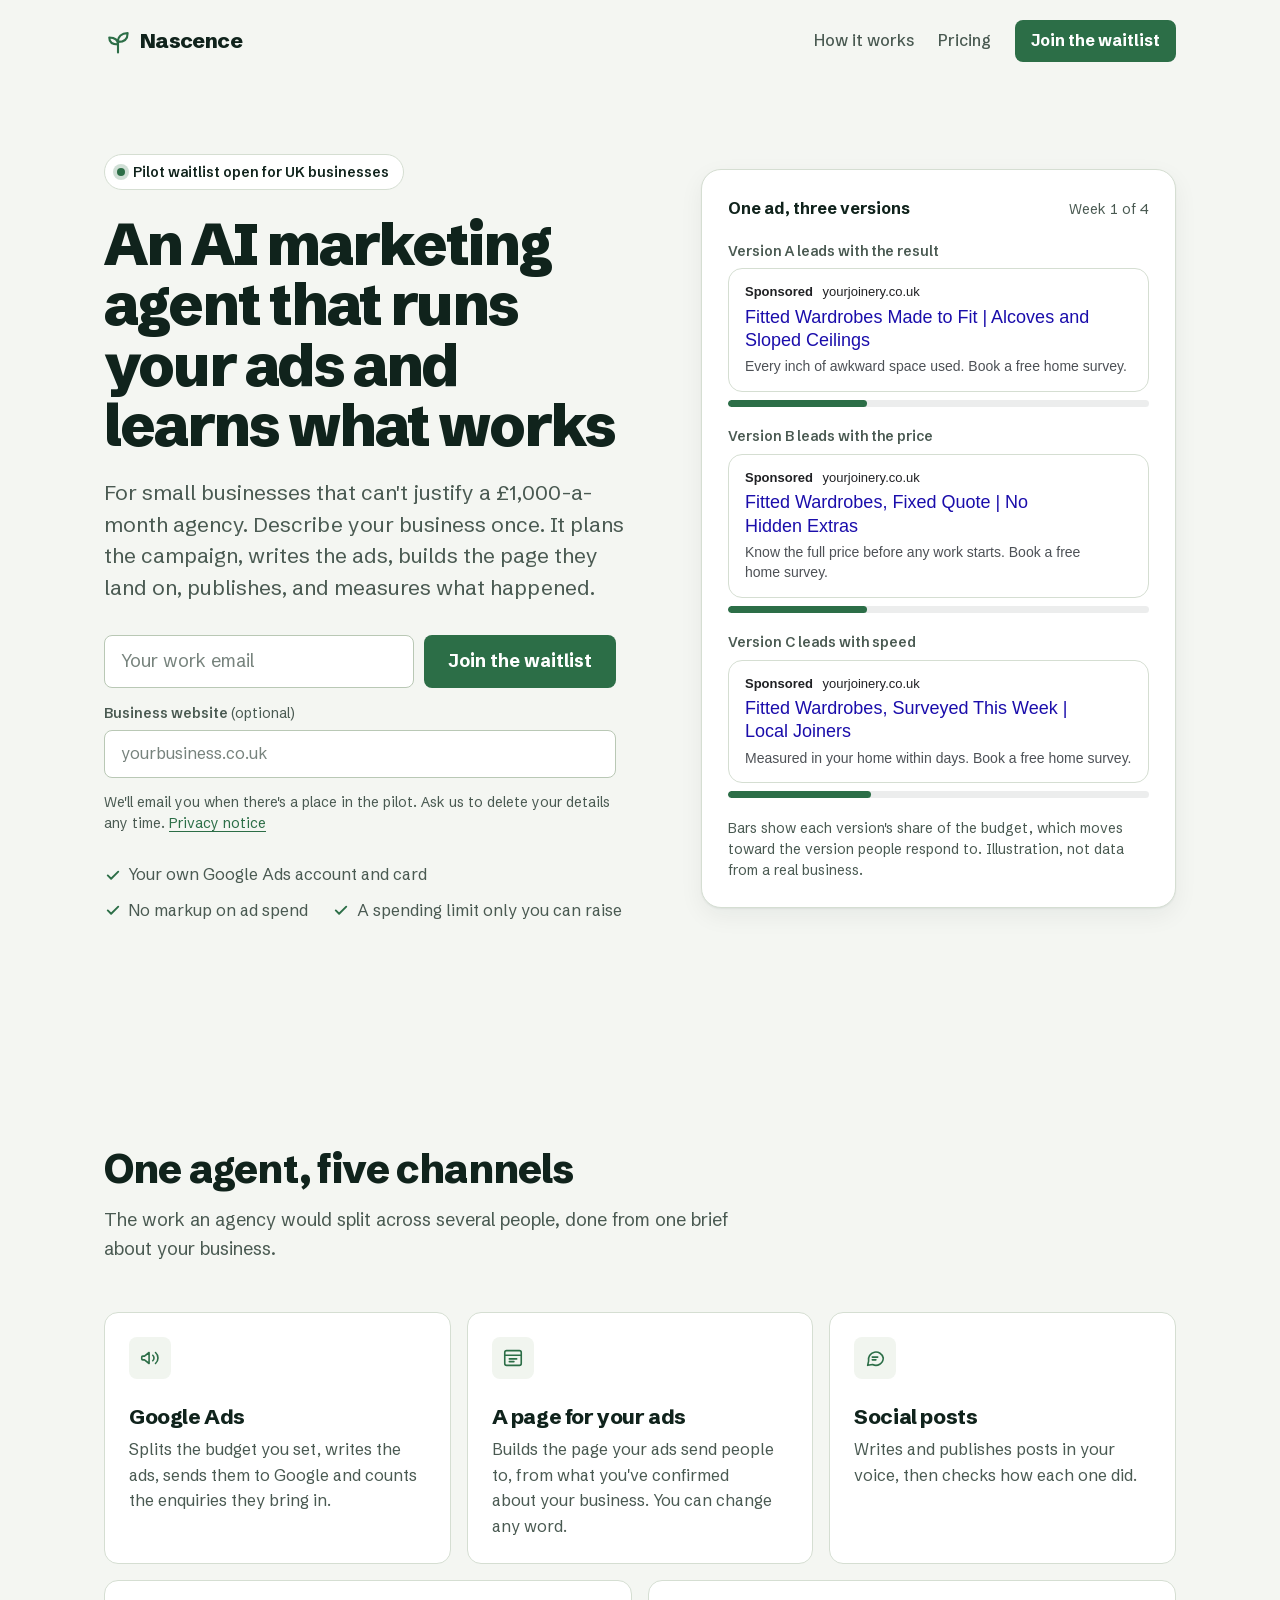
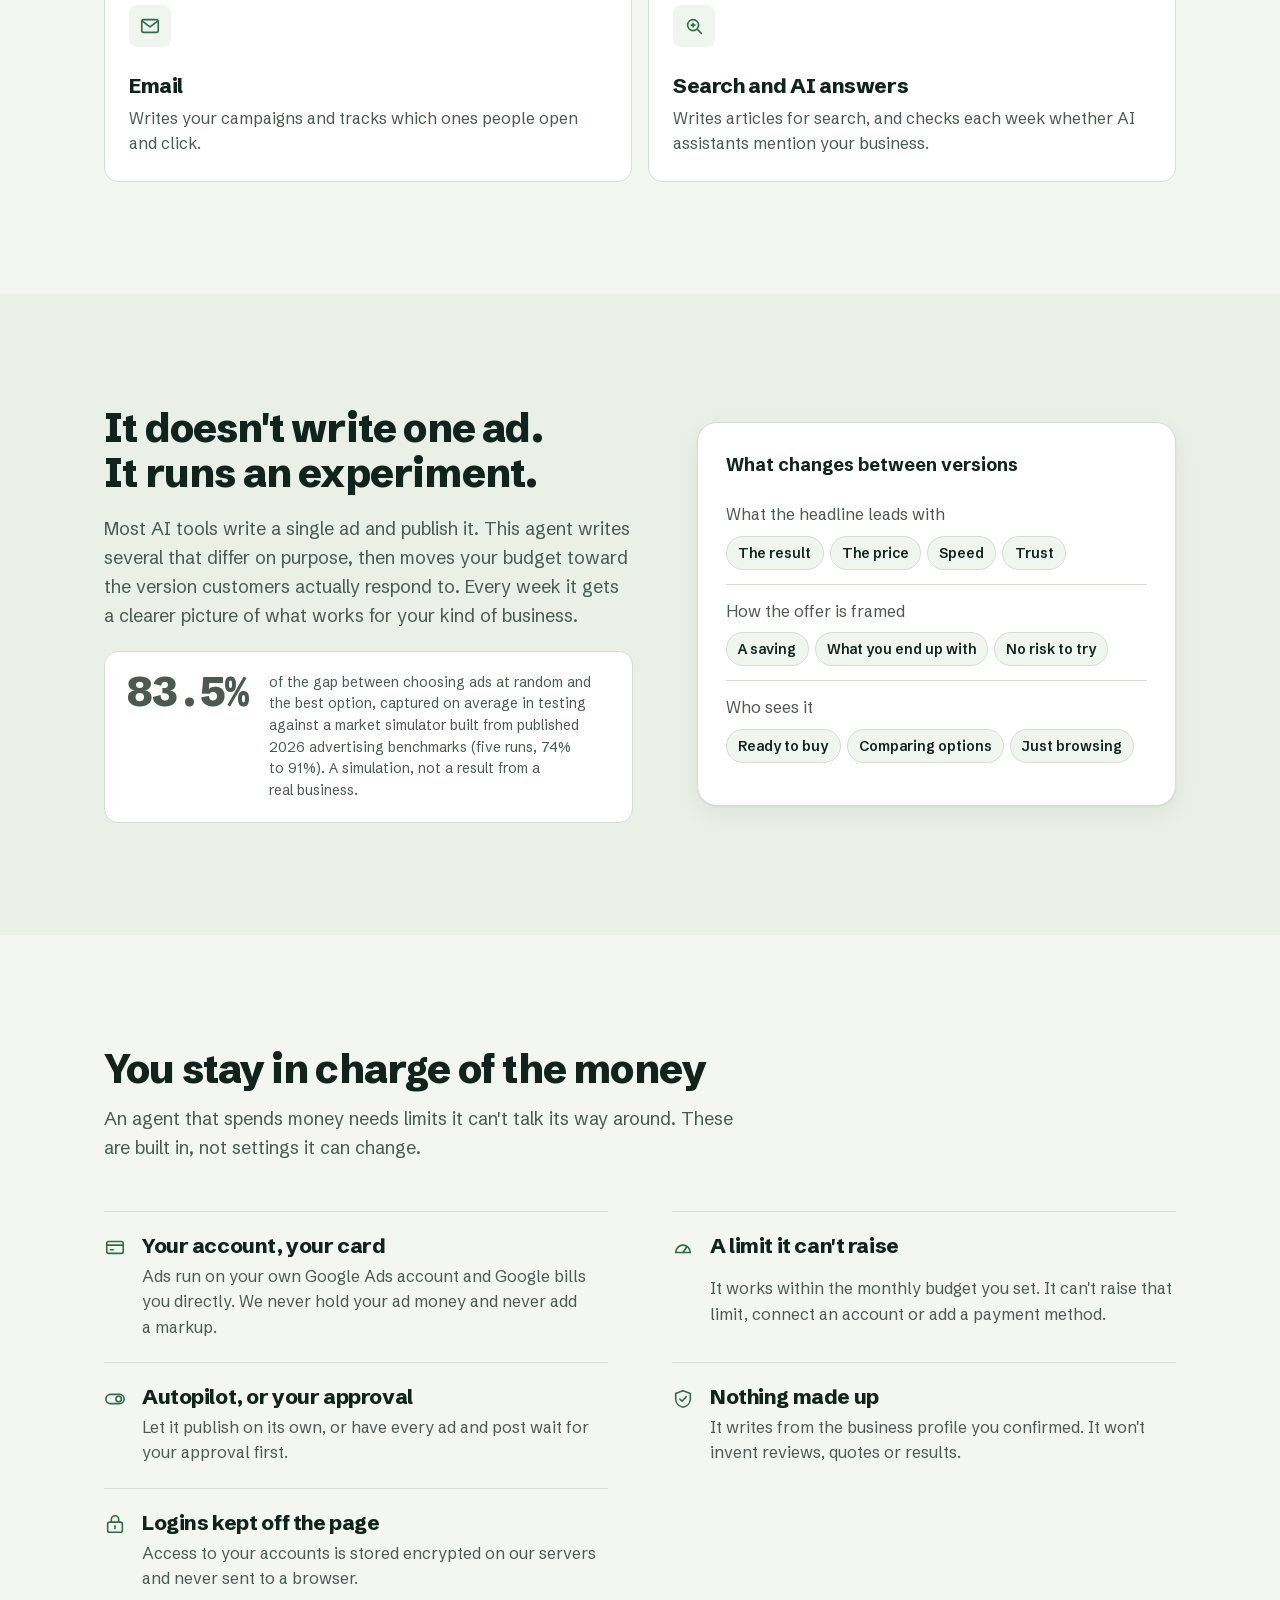
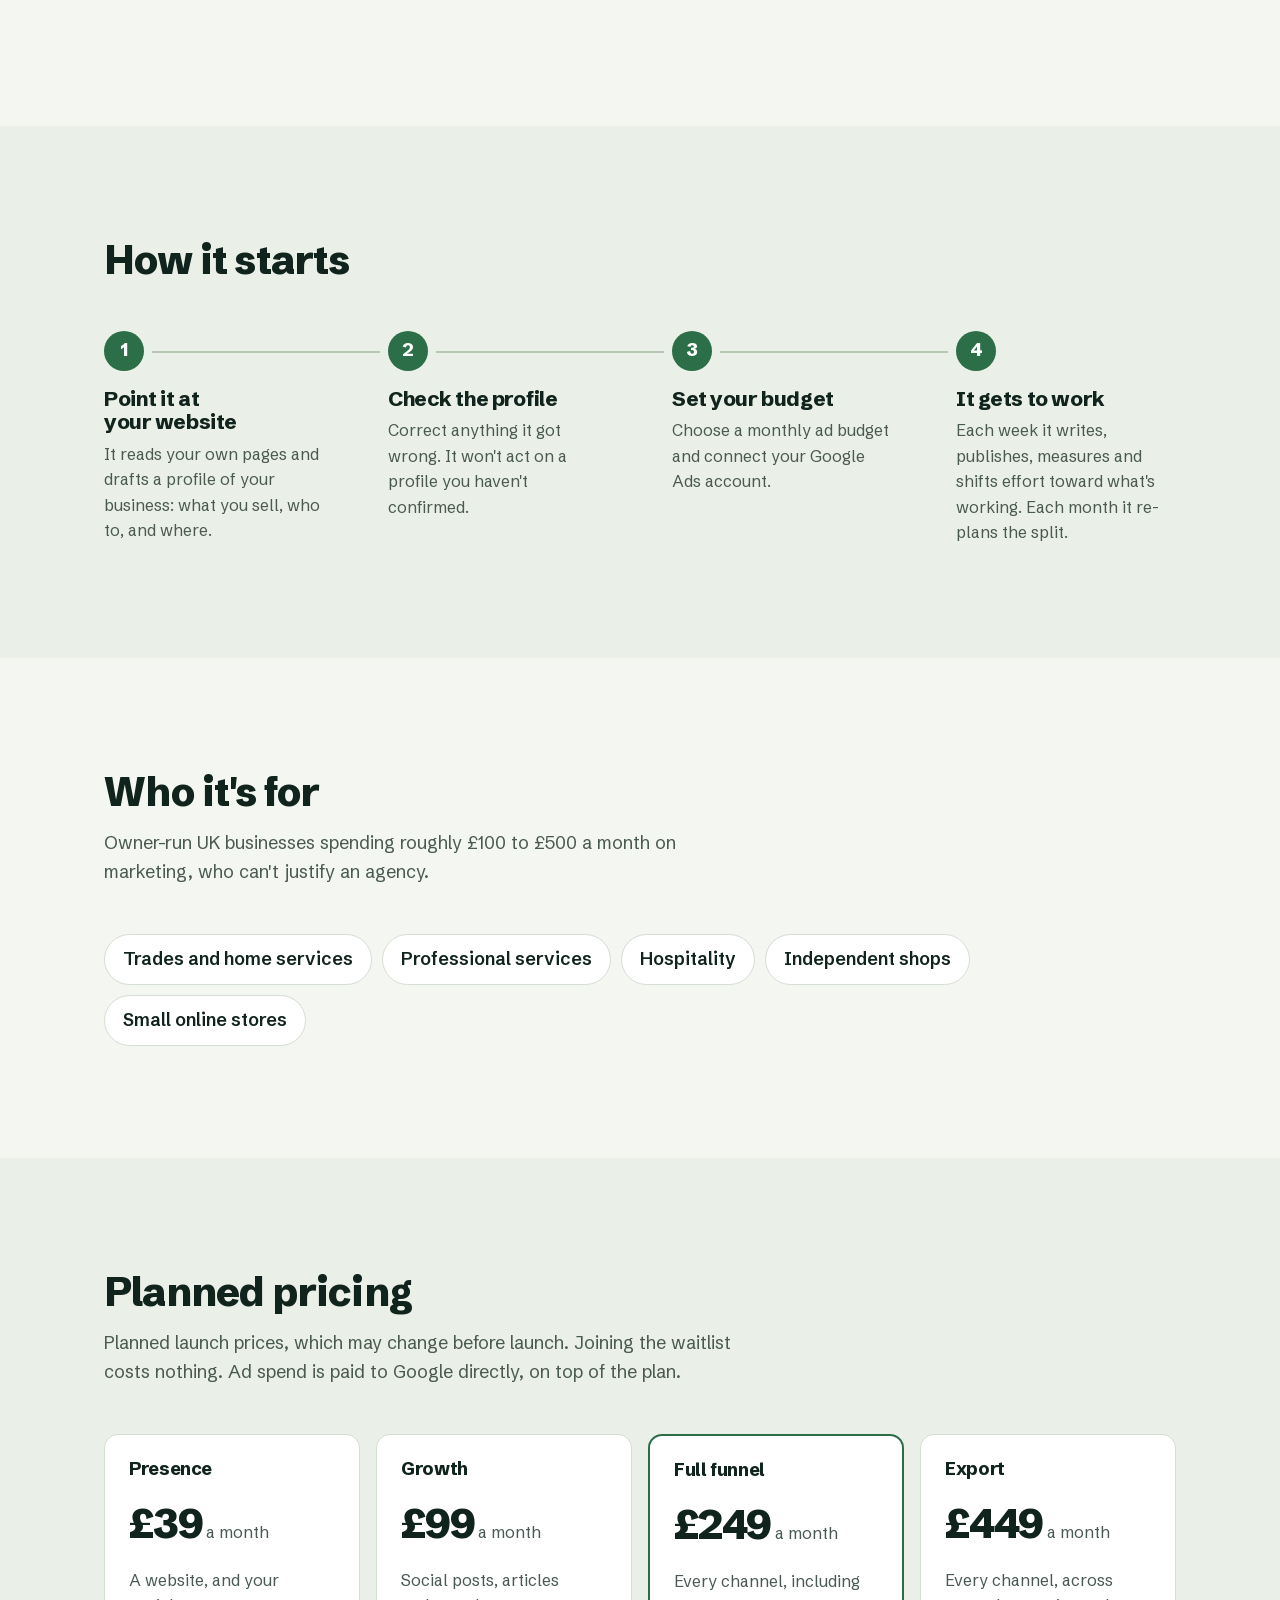
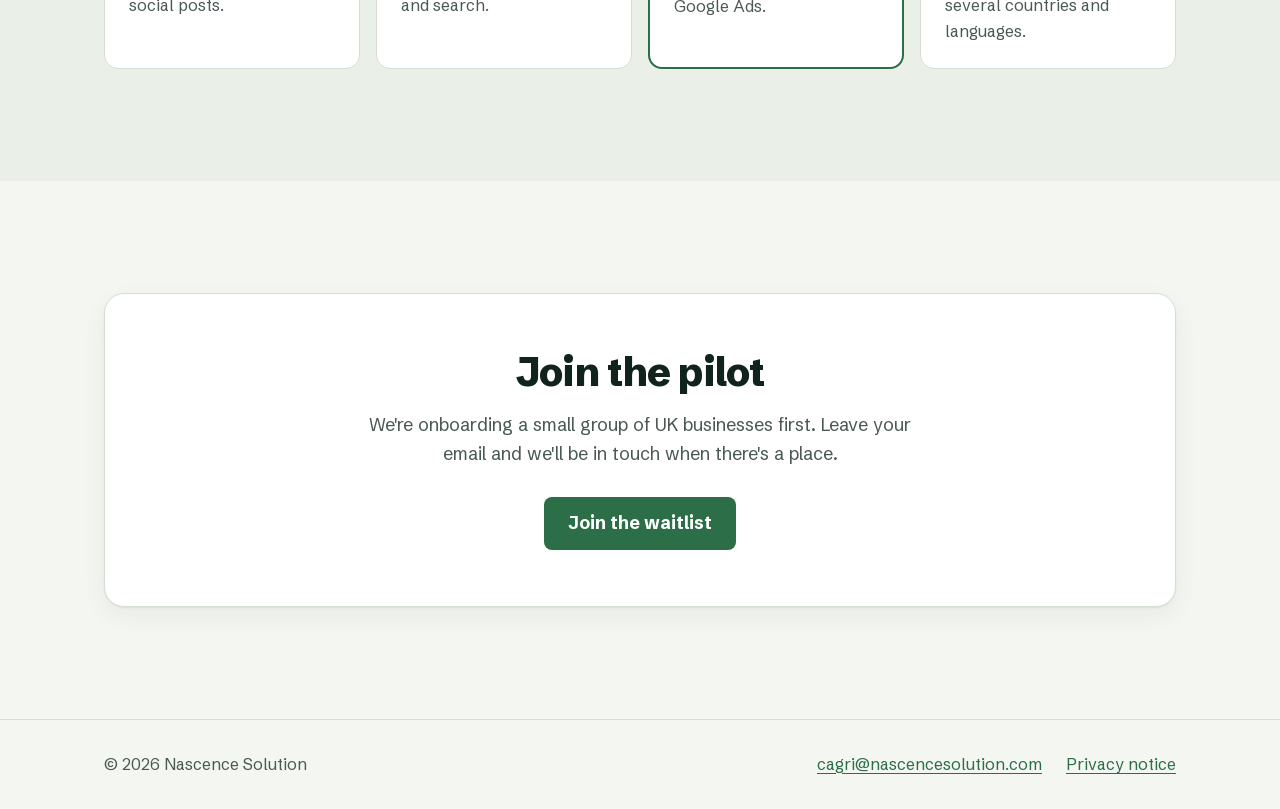
==== commit 18247fca: "Redesign: real dark theme, icons, cards, inline waitlist form Chrome's auto dark mode was force-inve" ====
--- a/index.html
+++ b/index.html
@@ -5,7 +5,7 @@
   PRODUCT REASON
   This page has one job: get UK small-business owners to join the pilot
   waitlist for the AI marketing agent built in ~/Projects/ai-marketing-agent.
-  It also serves as the company's public web presence (Claude for Startups and
+  It is also the company's public web presence (Claude for Startups and
   similar programmes require a live website on the same domain as the company
   email, cagri@nascencesolution.com).
 
@@ -21,6 +21,10 @@
   TECHNICAL NOTES
   - Plain HTML/CSS/JS, no framework (owner preference: vanilla over React).
   - Hosted on GitHub Pages under the custom domain nascencesolution.com.
+  - Light AND dark themes (assets/styles.css). Declaring both in
+    <meta name="color-scheme"> matters: browsers with "auto dark mode" force-
+    invert pages that only declare light, which turned the first version's ad
+    headlines pink. A page that ships its own dark theme is left alone.
   - Page loads make no third-party requests: fonts are self-hosted and there
     is no analytics, so the privacy notice can truthfully say "no cookies, no
     tracking". The only external call is the waitlist POST to Google Forms,
@@ -45,8 +49,9 @@
   <title>Nascence | AI marketing agent for UK small businesses</title>
   <meta name="description" content="An AI marketing agent that runs your Google Ads, website, social posts, email and search content, and learns which versions work. Join the pilot waitlist.">
   <link rel="canonical" href="https://nascencesolution.com/">
-  <meta name="theme-color" content="#F4F6F2">
-  <meta name="color-scheme" content="light">
+  <meta name="color-scheme" content="light dark">
+  <meta name="theme-color" content="#F4F6F2" media="(prefers-color-scheme: light)">
+  <meta name="theme-color" content="#0D1612" media="(prefers-color-scheme: dark)">
 
   <!-- Open Graph: how the link looks when pasted into WhatsApp, LinkedIn, Slack.
        No og:image yet: an image needs real product screenshots, which are a
@@ -69,6 +74,23 @@
 <body>
   <a class="skip-link" href="#main">Skip to content</a>
 
+  <!-- Inline icon sprite. One definition per icon, reused with <use>, so the
+       page stays a single request and icons inherit text colour (currentColor)
+       in both themes. Simple 24px line icons drawn for this page. -->
+  <svg class="sprite" aria-hidden="true" focusable="false">
+    <symbol id="i-ads" viewBox="0 0 24 24"><path d="M3 11v2a1 1 0 0 0 1 1h2l5 4V6L6 10H4a1 1 0 0 0-1 1Z"/><path d="M15 9a4 4 0 0 1 0 6M18 6a8 8 0 0 1 0 12"/></symbol>
+    <symbol id="i-page" viewBox="0 0 24 24"><rect x="3" y="4" width="18" height="16" rx="2"/><path d="M3 9h18M8 13h8M8 16h5"/></symbol>
+    <symbol id="i-social" viewBox="0 0 24 24"><path d="M21 12a8 8 0 0 1-11.6 7.1L4 20l1-4.6A8 8 0 1 1 21 12Z"/><path d="M9 11h6M9 14h4"/></symbol>
+    <symbol id="i-mail" viewBox="0 0 24 24"><rect x="3" y="5" width="18" height="14" rx="2"/><path d="m4 7 8 6 8-6"/></symbol>
+    <symbol id="i-search" viewBox="0 0 24 24"><circle cx="11" cy="11" r="6"/><path d="m20 20-4.5-4.5M9 11h4M11 9v4"/></symbol>
+    <symbol id="i-card" viewBox="0 0 24 24"><rect x="3" y="6" width="18" height="13" rx="2"/><path d="M3 10h18M7 15h3"/></symbol>
+    <symbol id="i-limit" viewBox="0 0 24 24"><path d="M4 18a8 8 0 1 1 16 0"/><path d="m12 18 4-6"/><path d="M4 18h16"/></symbol>
+    <symbol id="i-toggle" viewBox="0 0 24 24"><rect x="2" y="7" width="20" height="10" rx="5"/><circle cx="16" cy="12" r="3"/></symbol>
+    <symbol id="i-check" viewBox="0 0 24 24"><path d="M12 3 4 6v6c0 4.5 3.4 8 8 9 4.6-1 8-4.5 8-9V6l-8-3Z"/><path d="m8.5 12 2.5 2.5 4.5-5"/></symbol>
+    <symbol id="i-lock" viewBox="0 0 24 24"><rect x="4" y="10" width="16" height="11" rx="2"/><path d="M8 10V7a4 4 0 0 1 8 0v3M12 14v3"/></symbol>
+    <symbol id="i-tick" viewBox="0 0 24 24"><path d="m5 12.5 4.5 4.5L19 7.5"/></symbol>
+  </svg>
+
   <header class="site-header">
     <div class="wrap header-row">
       <a class="wordmark" href="/" aria-label="Nascence home">
@@ -80,7 +102,11 @@
         </svg>
         <span>Nascence</span>
       </a>
-      <a class="header-cta" href="#join">Join the waitlist</a>
+      <nav class="site-nav" aria-label="Main">
+        <a href="#how">How it works</a>
+        <a href="#pricing">Pricing</a>
+        <a class="button button-small" href="#join" data-focus-email>Join the waitlist</a>
+      </nav>
     </div>
   </header>
 
@@ -93,8 +119,12 @@
     <section class="hero" aria-labelledby="hero-title">
       <div class="wrap hero-grid">
         <div class="hero-copy">
-          <h1 id="hero-title">An AI marketing agent that runs your ads, and learns which ones work</h1>
-          <p class="lead">Built for UK small businesses that can't justify a £1,000-a-month agency. Describe your business once. It plans the campaign, writes the ads, builds the page they land on, publishes, and measures what happened.</p>
+          <!-- Status, not decoration: the product is in a pilot phase
+               (business plan §9.1), and this is what the form is for. -->
+          <p class="status-pill"><span class="status-dot" aria-hidden="true"></span>Pilot waitlist open for UK businesses</p>
+
+          <h1 id="hero-title">An AI marketing agent that runs your ads and learns what works</h1>
+          <p class="lead">For small businesses that can't justify a £1,000-a-month agency. Describe your business once. It plans the campaign, writes the ads, builds the page they land on, publishes, and measures what happened.</p>
 
           <!-- WAITLIST FORM (posts to a Google Form owned by the founder's Google account)
                WHY GOOGLE FORMS: free, no extra account to create, and the
@@ -118,15 +148,21 @@
               <label>Leave this empty <input id="hp-company" tabindex="-1" autocomplete="off"></label>
             </p>
 
-            <div class="field">
-              <label for="email">Work email</label>
-              <input id="email" name="entry.371359660" type="email" required maxlength="254"
-                     autocomplete="email" inputmode="email" spellcheck="false"
-                     placeholder="you@yourbusiness.co.uk" aria-describedby="email-error">
-              <p id="email-error" class="field-error" hidden></p>
+            <!-- Email and button share one row on wide screens: the shortest
+                 possible path to joining. The website field is optional and
+                 visually secondary. -->
+            <div class="waitlist-row">
+              <div class="field field-grow">
+                <label class="visually-hidden" for="email">Work email</label>
+                <input id="email" name="entry.371359660" type="email" required maxlength="254"
+                       autocomplete="email" inputmode="email" spellcheck="false"
+                       placeholder="Your work email" aria-describedby="email-error">
+              </div>
+              <button class="button" type="submit">Join the waitlist</button>
             </div>
-
-            <div class="field">
+            <p id="email-error" class="field-error" hidden></p>
+
+            <div class="field field-secondary">
               <label for="website">Business website <span class="optional">(optional)</span></label>
               <!-- type="text", not type="url": owners type "mysite.co.uk" without
                    https://, and type="url" would reject that. main.js normalises it. -->
@@ -136,10 +172,17 @@
               <p id="website-error" class="field-error" hidden></p>
             </div>
 
-            <button class="button" type="submit">Join the waitlist</button>
-            <p class="form-note">We're starting with a small pilot group of UK businesses and will email you when there's a place. Ask us to delete your details any time. <a href="/privacy/">Privacy notice</a></p>
+            <p class="form-note">We'll email you when there's a place in the pilot. Ask us to delete your details any time. <a href="/privacy/">Privacy notice</a></p>
             <p class="form-status" role="status" aria-live="polite"></p>
           </form>
+
+          <!-- Three real controls (ADR-0004 direct billing; SpendCap) that
+               answer the first objection before the visitor scrolls. -->
+          <ul class="hero-points">
+            <li><svg class="tick" aria-hidden="true"><use href="#i-tick"/></svg>Your own Google Ads account and card</li>
+            <li><svg class="tick" aria-hidden="true"><use href="#i-tick"/></svg>No markup on ad spend</li>
+            <li><svg class="tick" aria-hidden="true"><use href="#i-tick"/></svg>A spending limit only you can raise</li>
+          </ul>
         </div>
 
         <!-- THE EXPERIMENT ILLUSTRATION
@@ -151,7 +194,7 @@
              caption says so. -->
         <figure class="experiment" aria-labelledby="experiment-caption">
           <div class="experiment-head">
-            <p class="experiment-title">Three versions of one ad</p>
+            <p class="experiment-title">One ad, three versions</p>
             <p class="experiment-week" aria-hidden="true">Week <span data-week>4</span> of 4</p>
           </div>
 
@@ -169,7 +212,7 @@
                  view already shows the end state; main.js removes and re-adds it
                  while playing the week-by-week sequence. -->
             <li class="ad is-leading" data-ad="b">
-              <p class="ad-angle">Version B leads with the price</p>
+              <p class="ad-angle">Version B leads with the price <span class="leading-label">Getting most budget</span></p>
               <div class="ad-card">
                 <p class="ad-meta"><span class="ad-sponsored">Sponsored</span> yourjoinery.co.uk</p>
                 <p class="ad-title">Fitted Wardrobes, Fixed Quote | No Hidden Extras</p>
@@ -189,7 +232,7 @@
           </ol>
 
           <figcaption id="experiment-caption">
-            The bars show each version's share of the budget. As results come in, the agent moves budget toward the version people respond to. This is an illustration, not data from a real business.
+            Bars show each version's share of the budget, which moves toward the version people respond to. Illustration, not data from a real business.
             <button class="replay" type="button" data-replay hidden>Replay</button>
           </figcaption>
         </figure>
@@ -202,29 +245,37 @@
          to what the code does today; see the README of the product repo. -->
     <section class="section" aria-labelledby="does-title">
       <div class="wrap">
-        <h2 id="does-title">What it runs for you</h2>
-        <dl class="channels">
-          <div class="channel">
-            <dt>Google Ads</dt>
-            <dd>Splits the budget you set, writes the ads, sends them to Google and counts the enquiries they bring in.</dd>
-          </div>
-          <div class="channel">
-            <dt>A page for your ads</dt>
-            <dd>Builds the page your ads send people to, written from what you've confirmed about your business. You can change any word on it.</dd>
-          </div>
-          <div class="channel">
-            <dt>Social posts</dt>
-            <dd>Writes and publishes posts in your voice, then checks how each one did.</dd>
-          </div>
-          <div class="channel">
-            <dt>Email</dt>
-            <dd>Writes your campaigns and tracks which ones people open and click.</dd>
-          </div>
-          <div class="channel">
-            <dt>Search and AI answers</dt>
-            <dd>Writes articles for search, and checks every week whether AI assistants mention your business when people ask.</dd>
-          </div>
-        </dl>
+        <div class="section-head">
+          <h2 id="does-title">One agent, five channels</h2>
+          <p class="section-lead">The work an agency would split across several people, done from one brief about your business.</p>
+        </div>
+        <ul class="feature-grid">
+          <li class="feature">
+            <svg class="icon" aria-hidden="true"><use href="#i-ads"/></svg>
+            <h3>Google Ads</h3>
+            <p>Splits the budget you set, writes the ads, sends them to Google and counts the enquiries they bring in.</p>
+          </li>
+          <li class="feature">
+            <svg class="icon" aria-hidden="true"><use href="#i-page"/></svg>
+            <h3>A page for your ads</h3>
+            <p>Builds the page your ads send people to, from what you've confirmed about your business. You can change any word.</p>
+          </li>
+          <li class="feature">
+            <svg class="icon" aria-hidden="true"><use href="#i-social"/></svg>
+            <h3>Social posts</h3>
+            <p>Writes and publishes posts in your voice, then checks how each one did.</p>
+          </li>
+          <li class="feature">
+            <svg class="icon" aria-hidden="true"><use href="#i-mail"/></svg>
+            <h3>Email</h3>
+            <p>Writes your campaigns and tracks which ones people open and click.</p>
+          </li>
+          <li class="feature">
+            <svg class="icon" aria-hidden="true"><use href="#i-search"/></svg>
+            <h3>Search and AI answers</h3>
+            <p>Writes articles for search, and checks each week whether AI assistants mention your business.</p>
+          </li>
+        </ul>
       </div>
     </section>
 
@@ -240,7 +291,10 @@
           <!-- The only measured figure on the page. Wording mirrors README.md:
                "74–91% of the achievable gap ... mean 83.5% ... Simulator figures —
                the algorithm converging, not a client result". -->
-          <p class="evidence">Tested before it touches your money: against a market simulator built from published 2026 advertising benchmarks, the agent captured on average 83.5% of the gap between choosing ads at random and the best option available (five runs, 74% to 91%). This is a simulation, not a result from a real business.</p>
+          <div class="evidence">
+            <p class="evidence-figure">83.5%</p>
+            <p>of the gap between choosing ads at random and the best option, captured on average in testing against a market simulator built from published 2026 advertising benchmarks (five runs, 74% to 91%). A simulation, not a result from a real business.</p>
+          </div>
         </div>
         <div class="dimensions" aria-label="What changes between versions of an ad">
           <p class="dimensions-title">What changes between versions</p>
@@ -269,29 +323,37 @@
          the "never invent" taxonomy guidance, and the encrypted credential vault. -->
     <section class="section" aria-labelledby="control-title">
       <div class="wrap">
-        <h2 id="control-title">You stay in charge of the money</h2>
-        <dl class="controls">
-          <div class="control">
-            <dt>Your account, your card</dt>
-            <dd>Ads run on your own Google Ads account and Google bills you directly. We never hold your ad money and never add a markup.</dd>
-          </div>
-          <div class="control">
-            <dt>A limit it can't raise</dt>
-            <dd>The agent works within the monthly budget you set. It can't raise that limit, connect an account or add a payment method. Those always need you.</dd>
-          </div>
-          <div class="control">
-            <dt>Autopilot, or your approval</dt>
-            <dd>Let it publish on its own, or have every ad and post wait for your approval first.</dd>
-          </div>
-          <div class="control">
-            <dt>Nothing made up</dt>
-            <dd>It writes from the business profile you confirmed. It won't invent reviews, quotes or results.</dd>
-          </div>
-          <div class="control">
-            <dt>Logins kept off the page</dt>
-            <dd>Access to your accounts is stored encrypted on our servers and is never sent to a browser.</dd>
-          </div>
-        </dl>
+        <div class="section-head">
+          <h2 id="control-title">You stay in charge of the money</h2>
+          <p class="section-lead">An agent that spends money needs limits it can't talk its way around. These are built in, not settings it can change.</p>
+        </div>
+        <ul class="card-grid">
+          <li class="card">
+            <svg class="icon" aria-hidden="true"><use href="#i-card"/></svg>
+            <h3>Your account, your card</h3>
+            <p>Ads run on your own Google Ads account and Google bills you directly. We never hold your ad money and never add a markup.</p>
+          </li>
+          <li class="card">
+            <svg class="icon" aria-hidden="true"><use href="#i-limit"/></svg>
+            <h3>A limit it can't raise</h3>
+            <p>It works within the monthly budget you set. It can't raise that limit, connect an account or add a payment method.</p>
+          </li>
+          <li class="card">
+            <svg class="icon" aria-hidden="true"><use href="#i-toggle"/></svg>
+            <h3>Autopilot, or your approval</h3>
+            <p>Let it publish on its own, or have every ad and post wait for your approval first.</p>
+          </li>
+          <li class="card">
+            <svg class="icon" aria-hidden="true"><use href="#i-check"/></svg>
+            <h3>Nothing made up</h3>
+            <p>It writes from the business profile you confirmed. It won't invent reviews, quotes or results.</p>
+          </li>
+          <li class="card">
+            <svg class="icon" aria-hidden="true"><use href="#i-lock"/></svg>
+            <h3>Logins kept off the page</h3>
+            <p>Access to your accounts is stored encrypted on our servers and never sent to a browser.</p>
+          </li>
+        </ul>
       </div>
     </section>
 
@@ -299,9 +361,11 @@
          A genuine sequence (onboarding order in the product: URL -> profile
          extraction -> owner confirmation -> budget/spend cap -> weekly cycle
          and monthly planning), so numbered steps are appropriate here. -->
-    <section class="section section-tint" aria-labelledby="steps-title">
-      <div class="wrap">
-        <h2 id="steps-title">How it starts</h2>
+    <section class="section section-tint" id="how" aria-labelledby="steps-title">
+      <div class="wrap">
+        <div class="section-head">
+          <h2 id="steps-title">How it starts</h2>
+        </div>
         <ol class="steps">
           <li>
             <h3>Point it at your website</h3>
@@ -317,7 +381,7 @@
           </li>
           <li>
             <h3>It gets to work</h3>
-            <p>Each week it writes, publishes, measures and shifts effort toward what's working. Each month it re-plans how the budget is split.</p>
+            <p>Each week it writes, publishes, measures and shifts effort toward what's working. Each month it re-plans the split.</p>
           </li>
         </ol>
       </div>
@@ -325,63 +389,65 @@
 
     <!-- WHO IT'S FOR — business plan §3.3 target customer and priority sectors. -->
     <section class="section" aria-labelledby="who-title">
-      <div class="wrap prose">
-        <h2 id="who-title">Who it's for</h2>
-        <p>Owner-run UK businesses spending roughly £100 to £500 a month on marketing, who can't justify an agency: trades and home services, professional services, hospitality, independent shops and small online stores.</p>
+      <div class="wrap">
+        <div class="section-head">
+          <h2 id="who-title">Who it's for</h2>
+          <p class="section-lead">Owner-run UK businesses spending roughly £100 to £500 a month on marketing, who can't justify an agency.</p>
+        </div>
+        <ul class="sector-list">
+          <li>Trades and home services</li>
+          <li>Professional services</li>
+          <li>Hospitality</li>
+          <li>Independent shops</li>
+          <li>Small online stores</li>
+        </ul>
       </div>
     </section>
 
     <!-- PLANNED PRICING — business plan §8.1 tiers. Labelled "planned" on
          purpose: prices are not final (ADR-0004 "to be revisited before launch")
          and nobody is charged by joining the waitlist. -->
-    <section class="section section-tint" aria-labelledby="pricing-title">
-      <div class="wrap">
-        <h2 id="pricing-title">Planned pricing</h2>
-        <div class="table-scroll" tabindex="0" role="region" aria-labelledby="pricing-title">
-          <table class="pricing">
-            <thead>
-              <tr>
-                <th scope="col">Plan</th>
-                <th scope="col">What the agent runs</th>
-                <th scope="col">Per month</th>
-              </tr>
-            </thead>
-            <tbody>
-              <tr>
-                <th scope="row">Presence</th>
-                <td>A website, and your social posts</td>
-                <td>£39</td>
-              </tr>
-              <tr>
-                <th scope="row">Growth</th>
-                <td>Social posts, articles and search</td>
-                <td>£99</td>
-              </tr>
-              <tr>
-                <th scope="row">Full funnel</th>
-                <td>Every channel, including Google Ads</td>
-                <td>£249</td>
-              </tr>
-              <tr>
-                <th scope="row">Export</th>
-                <td>Every channel, across several countries and languages</td>
-                <td>£449</td>
-              </tr>
-            </tbody>
-          </table>
-        </div>
-        <p class="table-note">These are planned launch prices and may change before launch. Joining the waitlist costs nothing. Your ad spend is paid to Google directly, on top of the plan.</p>
+    <section class="section section-tint" id="pricing" aria-labelledby="pricing-title">
+      <div class="wrap">
+        <div class="section-head">
+          <h2 id="pricing-title">Planned pricing</h2>
+          <p class="section-lead">Planned launch prices, which may change before launch. Joining the waitlist costs nothing. Ad spend is paid to Google directly, on top of the plan.</p>
+        </div>
+        <ul class="price-grid">
+          <li class="price-card">
+            <h3>Presence</h3>
+            <p class="price"><span class="price-amount">£39</span> a month</p>
+            <p>A website, and your social posts.</p>
+          </li>
+          <li class="price-card">
+            <h3>Growth</h3>
+            <p class="price"><span class="price-amount">£99</span> a month</p>
+            <p>Social posts, articles and search.</p>
+          </li>
+          <li class="price-card price-card-featured">
+            <h3>Full funnel</h3>
+            <p class="price"><span class="price-amount">£249</span> a month</p>
+            <p>Every channel, including Google Ads.</p>
+          </li>
+          <li class="price-card">
+            <h3>Export</h3>
+            <p class="price"><span class="price-amount">£449</span> a month</p>
+            <p>Every channel, across several countries and languages.</p>
+          </li>
+        </ul>
       </div>
     </section>
 
     <!-- CLOSING CALL TO ACTION — returns to the single hero form rather than
          duplicating it, so there is one form to maintain and one set of
          Google entry IDs to keep in sync. -->
-    <section class="section closing" aria-labelledby="closing-title">
-      <div class="wrap prose">
-        <h2 id="closing-title">Join the pilot</h2>
-        <p>We're onboarding a small group of UK businesses first. Leave your email and we'll get in touch when there's a place.</p>
-        <a class="button" href="#join" data-focus-email>Join the waitlist</a>
+    <section class="section" aria-labelledby="closing-title">
+      <div class="wrap">
+        <div class="closing">
+          <h2 id="closing-title">Join the pilot</h2>
+          <p>We're onboarding a small group of UK businesses first. Leave your email and we'll be in touch when there's a place.</p>
+          <a class="button" href="#join" data-focus-email>Join the waitlist</a>
+        </div>
       </div>
     </section>
   </main>
--- a/assets/styles.css
+++ b/assets/styles.css
@@ -3,30 +3,30 @@
 
   DESIGN INTENT (why it looks like this)
   - Audience: UK small-business owners (joiners, cafés, accountants, shops).
-    They need to trust it with ad money, so the page is calm, readable and
-    plain. All the boldness goes into one place: the hero "experiment" that
-    shows three ad versions with budget moving between them. Everything else
-    stays quiet.
-  - Palette: "new growth". Deep green ink on a cool, faintly green paper, with
-    one marigold accent reserved for the winning ad version. Marigold means
-    "this one is winning" and is used nowhere else.
+    They need to trust it with ad money, so the page is calm and readable,
+    with the boldness spent in one place: the hero "experiment" showing three
+    ad versions with budget moving between them.
+  - Palette: "new growth". Deep green ink, leaf green for actions, and one
+    marigold accent reserved for the winning ad version. Marigold means "this
+    one is winning" and appears nowhere else.
+  - Two real themes. Light follows the visitor's system setting by default and
+    dark is a designed theme, not an inversion. Declaring both (here and in the
+    color-scheme meta tag) stops Chrome's "auto dark mode" from force-inverting
+    the page. That inversion turned the first version's ad headlines pink and
+    was the main reason it looked broken.
   - Type: one family, Schibsted Grotesk (SIL Open Font License, self-hosted in
-    /fonts so no request goes to Google). The ad cards deliberately use Arial
-    because that is what real Google search ads render in, which makes the
-    illustration instantly recognisable.
-  - Type scale follows the classic progression from The Elements of
-    Typographic Style (14 / 16 / 18 / 21 / 24 / 36 / 48 / 60 px).
+    /fonts so no request goes to Google). The ad cards use Arial because real
+    Google search ads do, which makes the illustration instantly recognisable.
 
   CSS STRUCTURE
-  Tokens -> base -> layout helpers -> components, in source order. Components
-  use single-class selectors so specificity stays flat and section spacing
-  can't be accidentally cancelled by a more specific rule.
+  Fonts -> tokens (light, then dark) -> base -> layout -> components, in that
+  order. Components use single-class selectors so specificity stays flat.
 */
 
 /* ---------- Fonts ---------- */
 
 /* Latin covers English copy; latin-ext covers names with accents (e.g. Ç, ğ)
-   that waitlist users might type and that we may later show back to them. */
+   that waitlist users might type and that we may show back to them. */
 @font-face {
   font-family: "Schibsted Grotesk";
   font-style: normal;
@@ -44,40 +44,83 @@
   unicode-range: U+0100-02BA, U+02BD-02C5, U+02C7-02CC, U+02CE-02D7, U+02DD-02FF, U+0304, U+0308, U+0329, U+1D00-1DBF, U+1E00-1E9F, U+1EF2-1EFF, U+2020, U+20A0-20AB, U+20AD-20C4, U+2113, U+2C60-2C7F, U+A720-A7FF;
 }
 
-/* ---------- Tokens ---------- */
+/* ---------- Tokens: light theme ---------- */
 
 :root {
-  /* Colour. Contrast checked against --paper and --tint:
-     --ink 15.6:1, --ink-soft 6.9:1, --leaf 5.3:1 (all pass WCAG AA for body text). */
-  --paper: #F4F6F2;      /* page background: cool off-white with a hint of green */
-  --tint: #E8EEE5;       /* alternate section background, to separate topics without rules */
-  --card: #FFFFFF;       /* ad cards: real search results sit on white */
-  --ink: #10231C;        /* text: deep green-black, softer than pure black */
-  --ink-soft: #4A5A52;   /* secondary text */
-  --leaf: #2C6E47;       /* links, buttons, the seedling mark */
-  --leaf-deep: #1E5234;  /* button hover/active */
-  --rule: #CFD9CC;       /* hairlines and input borders */
-  --marigold: #E9A62B;   /* the winning ad version, and nothing else */
+  color-scheme: light dark;
+
+  --paper: #F4F6F2;        /* page background */
+  --tint: #EAF0E7;         /* alternate sections */
+  --surface: #FFFFFF;      /* cards and panels */
+  --surface-2: #F1F5EF;    /* icon tiles, inputs on panels */
+  --ink: #10231C;          /* main text: 15.6:1 on paper */
+  --ink-soft: #4A5A52;     /* secondary text: 6.9:1 */
+  --leaf: #2C6E47;         /* links, icons: 5.3:1 */
+  --button: #2C6E47;       /* primary button background */
+  --button-hover: #1E5234;
+  --button-ink: #FFFFFF;
+  --rule: #D5DED2;         /* borders */
+  --rule-strong: #B9C8B5;
+  --marigold: #E9A62B;     /* the winning ad version, and nothing else */
   --marigold-soft: #FBEFD6;
-  --error: #A3261B;      /* form errors: 6.6:1 on paper */
-
-  /* Type */
+  --error: #A3261B;
+  --shadow: 0 1px 2px rgba(16, 35, 28, 0.06), 0 8px 24px rgba(16, 35, 28, 0.06);
+
+  /* Google search ad colours (light) so the illustration reads as a real ad. */
+  --ad-bg: #FFFFFF;
+  --ad-title: #1A0DAB;
+  --ad-text: #202124;
+  --ad-desc: #4D5156;
+  --bar-track: rgba(16, 35, 28, 0.08);
+
   --font: "Schibsted Grotesk", system-ui, -apple-system, "Segoe UI", Roboto, sans-serif;
   --font-ad: Arial, "Helvetica Neue", Helvetica, sans-serif;
-  --step--1: 0.875rem;   /* 14 */
-  --step-0: 1rem;        /* 16 */
-  --step-1: 1.125rem;    /* 18: body */
-  --step-2: 1.3125rem;   /* 21 */
-  --step-3: 1.5rem;      /* 24 */
-  --step-4: clamp(1.75rem, 1.2rem + 2vw, 2.25rem);   /* 28 -> 36: section headings */
-  --step-5: clamp(2.25rem, 1.2rem + 4.2vw, 3.75rem); /* 36 -> 60: hero headline */
-
-  /* Space and shape */
+
+  /* Type scale (14 / 16 / 18 / 21 / 24 / 36 / 56 px). */
+  --step--1: 0.875rem;
+  --step-0: 1rem;
+  --step-1: 1.125rem;
+  --step-2: 1.3125rem;
+  --step-3: 1.5rem;
+  --step-4: clamp(1.875rem, 1.3rem + 2vw, 2.5rem);
+  --step-5: clamp(2.375rem, 1.5rem + 3.4vw, 3.625rem);
+
   --gutter: clamp(1rem, 4vw, 2.5rem);
-  --section-space: clamp(3.5rem, 8vw, 6.5rem);
-  --measure: 38rem;      /* ~65-70 characters at body size */
-  --radius-s: 6px;       /* inputs, chips */
-  --radius-m: 10px;      /* ad cards, the experiment panel */
+  --section-space: clamp(4rem, 9vw, 7rem);
+  --measure: 40rem;
+  --radius-s: 8px;
+  --radius-m: 14px;
+  --radius-l: 20px;
+}
+
+/* ---------- Tokens: dark theme ---------- */
+
+@media (prefers-color-scheme: dark) {
+  :root {
+    --paper: #0D1612;
+    --tint: #111D18;
+    --surface: #15231D;
+    --surface-2: #1B2C24;
+    --ink: #E7F0EA;        /* 14.9:1 on paper */
+    --ink-soft: #A2B5AA;   /* 8.1:1 */
+    --leaf: #63CF92;       /* 9.2:1 */
+    --button: #4CC383;
+    --button-hover: #6BD69B;
+    --button-ink: #062014; /* dark text on a bright button: 8.9:1 */
+    --rule: #22352B;
+    --rule-strong: #2F4839;
+    --marigold: #F2B33D;
+    --marigold-soft: rgba(242, 179, 61, 0.16);
+    --error: #FF8F85;
+    --shadow: 0 1px 2px rgba(0, 0, 0, 0.4), 0 12px 32px rgba(0, 0, 0, 0.35);
+
+    /* Google's own dark-mode search ad colours. */
+    --ad-bg: #202124;
+    --ad-title: #8AB4F8;
+    --ad-text: #E8EAED;
+    --ad-desc: #BDC1C6;
+    --bar-track: rgba(231, 240, 234, 0.1);
+  }
 }
 
 /* ---------- Base ---------- */
@@ -90,6 +133,7 @@
   -webkit-text-size-adjust: 100%;
   text-size-adjust: 100%;
   scroll-behavior: smooth;
+  scroll-padding-top: 1.5rem;
 }
 
 body {
@@ -101,6 +145,7 @@
   line-height: 1.6;
   font-feature-settings: "kern", "liga";
   text-rendering: optimizeLegibility;
+  -webkit-font-smoothing: antialiased;
 }
 
 h1, h2, h3 {
@@ -111,15 +156,16 @@
 }
 
 p { margin: 0; text-wrap: pretty; }
+ul, ol { margin: 0; padding: 0; }
 
 a { color: var(--leaf); text-underline-offset: 0.18em; text-decoration-thickness: 1px; }
-a:hover { color: var(--leaf-deep); text-decoration-thickness: 2px; }
+a:hover { text-decoration-thickness: 2px; }
 
 /* One visible focus style for every interactive element (keyboard users). */
 :focus-visible {
   outline: 3px solid var(--leaf);
   outline-offset: 3px;
-  border-radius: 2px;
+  border-radius: 4px;
 }
 
 .visually-hidden {
@@ -134,6 +180,8 @@
   border: 0;
 }
 
+.sprite { display: none; }
+
 .skip-link {
   position: absolute;
   left: var(--gutter);
@@ -146,7 +194,7 @@
 }
 .skip-link:focus { top: 0.75rem; color: var(--paper); }
 
-/* ---------- Layout helpers ---------- */
+/* ---------- Layout ---------- */
 
 .wrap {
   width: 100%;
@@ -158,25 +206,76 @@
 .section { padding-block: var(--section-space); }
 .section-tint { background: var(--tint); }
 
-.prose { max-width: var(--measure); }
-.prose > * + * { margin-top: 1rem; }
-
-.two-col {
-  display: grid;
-  gap: clamp(2rem, 5vw, 4rem);
-  align-items: start;
-}
-@media (min-width: 60rem) {
-  .two-col { grid-template-columns: minmax(0, 1.1fr) minmax(0, 0.9fr); }
-}
-
-/* Section headings share one rhythm; the gap below is set here, once. */
-.section h2 {
+/* Every section heading block is left-aligned with the page grid (the first
+   version centred some of them by accident). */
+.section-head {
+  max-width: var(--measure);
+  margin-bottom: clamp(2rem, 4vw, 3rem);
+}
+.section-head h2,
+.prose h2,
+.closing h2 {
   font-size: var(--step-4);
   font-weight: 800;
-  margin-bottom: 1.5rem;
-}
-.prose h2 { margin-bottom: 0; }
+}
+.section-lead {
+  margin-top: 0.875rem;
+  font-size: var(--step-1);
+  color: var(--ink-soft);
+}
+
+.prose { max-width: var(--measure); }
+.prose > * + * { margin-top: 1.25rem; }
+.prose p { color: var(--ink-soft); }
+
+.two-col {
+  display: grid;
+  gap: clamp(2.5rem, 5vw, 4.5rem);
+  align-items: center;
+}
+@media (min-width: 60rem) {
+  .two-col { grid-template-columns: minmax(0, 1.05fr) minmax(0, 0.95fr); }
+}
+
+/* Small inline SVG icons from the sprite in index.html. */
+.icon {
+  width: 1.375rem;
+  height: 1.375rem;
+  fill: none;
+  stroke: currentColor;
+  stroke-width: 1.75;
+  stroke-linecap: round;
+  stroke-linejoin: round;
+}
+
+/* ---------- Buttons ---------- */
+
+.button {
+  display: inline-flex;
+  align-items: center;
+  justify-content: center;
+  min-height: 3.25rem;
+  padding: 0.75rem 1.5rem;
+  font: inherit;
+  font-size: var(--step-1);
+  font-weight: 700;
+  white-space: nowrap;
+  color: var(--button-ink);
+  background: var(--button);
+  border: 0;
+  border-radius: var(--radius-s);
+  text-decoration: none;
+  cursor: pointer;
+  transition: background-color 120ms ease;
+}
+.button:hover { background: var(--button-hover); color: var(--button-ink); }
+.button[aria-disabled="true"] { opacity: 0.7; cursor: progress; }
+
+.button-small {
+  min-height: 2.5rem;
+  padding: 0.5rem 1rem;
+  font-size: var(--step-0);
+}
 
 /* ---------- Header ---------- */
 
@@ -211,101 +310,149 @@
   stroke-linejoin: round;
 }
 
-.header-cta {
-  font-size: var(--step-0);
+.site-nav {
+  display: flex;
+  align-items: center;
+  gap: 1.5rem;
+  font-size: var(--step-0);
+}
+.site-nav a:not(.button) {
+  color: var(--ink-soft);
+  text-decoration: none;
+  font-weight: 500;
+}
+.site-nav a:not(.button):hover { color: var(--ink); }
+/* Phones: only the call to action fits next to the wordmark. */
+@media (max-width: 40rem) {
+  .site-nav a:not(.button) { display: none; }
+}
+
+/* ---------- Hero ---------- */
+
+.hero { padding-block: clamp(2rem, 6vw, 4.5rem) var(--section-space); }
+
+.hero-grid {
+  display: grid;
+  gap: clamp(3rem, 6vw, 4.5rem);
+  align-items: center;
+}
+@media (min-width: 62rem) {
+  .hero-grid { grid-template-columns: minmax(0, 1.05fr) minmax(0, 0.95fr); }
+}
+
+.status-pill {
+  display: inline-flex;
+  align-items: center;
+  gap: 0.5rem;
+  margin-bottom: 1.5rem;
+  padding: 0.375rem 0.875rem 0.375rem 0.75rem;
+  font-size: var(--step--1);
   font-weight: 600;
-  white-space: nowrap;
-}
-
-/* ---------- Hero ---------- */
-
-.hero { padding-block: clamp(1.5rem, 5vw, 4rem) var(--section-space); }
-
-.hero-grid {
-  display: grid;
-  gap: clamp(2.5rem, 6vw, 4.5rem);
-  align-items: start;
-}
-@media (min-width: 62rem) {
-  .hero-grid { grid-template-columns: minmax(0, 1fr) minmax(0, 1fr); }
+  color: var(--ink);
+  background: var(--surface);
+  border: 1px solid var(--rule);
+  border-radius: 999px;
+}
+.status-dot {
+  width: 0.5rem;
+  height: 0.5rem;
+  background: var(--leaf);
+  border-radius: 50%;
+  box-shadow: 0 0 0 4px color-mix(in srgb, var(--leaf) 22%, transparent);
 }
 
 .hero h1 {
   font-size: var(--step-5);
   font-weight: 850;
+  line-height: 1.04;
   letter-spacing: -0.035em;
-  max-width: 18ch;               /* keeps the headline to ~4 lines on desktop */
+  max-width: 15ch;
 }
 
 .lead {
-  margin-top: 1.25rem;
+  margin-top: 1.375rem;
   max-width: 34rem;
   font-size: var(--step-2);
   line-height: 1.5;
   color: var(--ink-soft);
 }
 
+.hero-points {
+  list-style: none;
+  margin-top: 1.75rem;
+  display: flex;
+  flex-wrap: wrap;
+  gap: 0.625rem 1.5rem;
+  font-size: var(--step-0);
+  color: var(--ink-soft);
+}
+.hero-points li { display: inline-flex; align-items: center; gap: 0.4rem; }
+.tick {
+  width: 1.125rem;
+  height: 1.125rem;
+  fill: none;
+  stroke: var(--leaf);
+  stroke-width: 2.5;
+  stroke-linecap: round;
+  stroke-linejoin: round;
+}
+
 /* ---------- Waitlist form ---------- */
 
 .waitlist {
   margin-top: 2rem;
-  max-width: 30rem;
-  display: grid;
-  gap: 1rem;
-}
+  max-width: 32rem;
+  display: grid;
+  gap: 0.875rem;
+}
+
+.waitlist-row {
+  display: flex;
+  flex-wrap: wrap;
+  gap: 0.625rem;
+}
+.field-grow { flex: 1 1 15rem; }
 
 .field { display: grid; gap: 0.375rem; }
-
 .field label {
-  font-size: var(--step-0);
+  font-size: var(--step--1);
   font-weight: 600;
-}
-.optional { font-weight: 400; color: var(--ink-soft); }
+  color: var(--ink-soft);
+}
+.optional { font-weight: 400; }
 
 .field input {
   width: 100%;
-  min-height: 3rem;              /* 48px: comfortable touch target */
-  padding: 0.625rem 0.875rem;
+  min-height: 3.25rem;           /* matches the button height */
+  padding: 0.625rem 1rem;
   font: inherit;
   font-size: var(--step-1);      /* >= 16px stops iOS zooming on focus */
   color: var(--ink);
-  background: var(--card);
-  border: 1.5px solid var(--rule);
+  background: var(--surface);
+  border: 1.5px solid var(--rule-strong);
   border-radius: var(--radius-s);
 }
-.field input::placeholder { color: #7D8A83; }
-.field input:hover { border-color: #AFC0AB; }
+.field input::placeholder { color: var(--ink-soft); opacity: 0.75; }
 .field input:focus-visible { outline-offset: 1px; border-color: var(--leaf); }
 .field input[aria-invalid="true"] { border-color: var(--error); }
 
+.field-secondary input {
+  min-height: 2.75rem;
+  font-size: var(--step-0);
+}
+
+.waitlist-row .button { flex: 0 0 auto; }
+@media (max-width: 30rem) {
+  .waitlist-row .button { flex: 1 1 100%; }
+}
+
 .field-error {
   font-size: var(--step-0);
   color: var(--error);
 }
 
-.button {
-  display: inline-flex;
-  align-items: center;
-  justify-content: center;
-  min-height: 3.125rem;
-  padding: 0.75rem 1.5rem;
-  font: inherit;
-  font-size: var(--step-1);
-  font-weight: 700;
-  color: #FFFFFF;
-  background: var(--leaf);
-  border: 0;
-  border-radius: var(--radius-s);
-  text-decoration: none;
-  cursor: pointer;
-  transition: background-color 120ms ease;
-}
-.button:hover { background: var(--leaf-deep); color: #FFFFFF; }
-.button[aria-disabled="true"] { opacity: 0.7; cursor: progress; }
-.waitlist .button { justify-self: start; }
-
 .form-note {
-  font-size: var(--step-0);
+  font-size: var(--step--1);
   color: var(--ink-soft);
   line-height: 1.5;
 }
@@ -320,9 +467,10 @@
 /* Shown in place of the form after a successful join (main.js). */
 .waitlist-done {
   margin-top: 2rem;
-  max-width: 30rem;
+  max-width: 32rem;
   padding: 1.25rem 1.375rem;
-  background: var(--card);
+  background: var(--surface);
+  border: 1px solid var(--rule);
   border-left: 4px solid var(--leaf);
   border-radius: var(--radius-s);
 }
@@ -337,9 +485,11 @@
 
 .experiment {
   margin: 0;
-  padding: clamp(1rem, 3vw, 1.5rem);
-  background: var(--tint);
-  border-radius: var(--radius-m);
+  padding: clamp(1.125rem, 3vw, 1.625rem);
+  background: var(--surface);
+  border: 1px solid var(--rule);
+  border-radius: var(--radius-l);
+  box-shadow: var(--shadow);
 }
 
 .experiment-head {
@@ -347,7 +497,7 @@
   align-items: baseline;
   justify-content: space-between;
   gap: 1rem;
-  margin-bottom: 1rem;
+  margin-bottom: 1.125rem;
 }
 .experiment-title { font-weight: 700; font-size: var(--step-0); }
 .experiment-week {
@@ -358,31 +508,46 @@
 
 .ads {
   list-style: none;
-  margin: 0;
-  padding: 0;
-  display: grid;
-  gap: 1rem;
+  display: grid;
+  gap: 1.125rem;
 }
 
 .ad-angle {
+  display: flex;
+  align-items: center;
+  justify-content: space-between;
+  gap: 0.5rem;
   font-size: var(--step--1);
   font-weight: 600;
   color: var(--ink-soft);
-  margin-bottom: 0.375rem;
-}
+  margin-bottom: 0.4rem;
+}
+
+/* Only visible on the version that is currently winning. */
+.leading-label {
+  padding: 0.125rem 0.5rem;
+  font-size: 0.75rem;
+  font-weight: 700;
+  color: var(--ink);
+  background: var(--marigold-soft);
+  border-radius: 999px;
+  opacity: 0;
+  transition: opacity 400ms ease;
+}
+.ad.is-leading .leading-label { opacity: 1; }
 
 /* Mimics a Google search ad closely enough to be recognised at a glance. */
 .ad-card {
   padding: 0.875rem 1rem;
-  background: var(--card);
-  border: 1.5px solid transparent;
+  background: var(--ad-bg);
+  border: 1.5px solid var(--rule);
   border-radius: var(--radius-m);
   font-family: var(--font-ad);
   transition: border-color 400ms ease, box-shadow 400ms ease;
 }
 .ad-meta {
   font-size: 0.8125rem;
-  color: #202124;
+  color: var(--ad-text);
   line-height: 1.4;
 }
 .ad-sponsored { font-weight: 700; margin-right: 0.375rem; }
@@ -390,13 +555,13 @@
   margin-top: 0.25rem;
   font-size: 1.125rem;
   line-height: 1.3;
-  color: #1A0DAB;              /* Google's ad headline blue */
+  color: var(--ad-title);
 }
 .ad-desc {
   margin-top: 0.25rem;
   font-size: 0.875rem;
   line-height: 1.45;
-  color: #4D5156;
+  color: var(--ad-desc);
 }
 
 /* Budget share bar. Width comes from --share (set by main.js per week).
@@ -404,8 +569,8 @@
    is meaningful with JavaScript off or reduced motion on. */
 .share {
   margin-top: 0.5rem;
-  height: 0.5rem;
-  background: rgba(16, 35, 28, 0.08);
+  height: 0.4375rem;
+  background: var(--bar-track);
   border-radius: 999px;
   overflow: hidden;
 }
@@ -429,7 +594,7 @@
 .ad.is-leading .share-bar { background: var(--marigold); }
 
 .experiment figcaption {
-  margin-top: 1.125rem;
+  margin-top: 1.25rem;
   font-size: var(--step--1);
   line-height: 1.5;
   color: var(--ink-soft);
@@ -448,51 +613,83 @@
   cursor: pointer;
 }
 
-/* ---------- Channels and controls (definition lists) ---------- */
-
-.channels,
-.controls {
-  margin: 0;
-  display: grid;
-  gap: 0;
-}
-@media (min-width: 48rem) {
-  .channels,
-  .controls { grid-template-columns: repeat(2, minmax(0, 1fr)); column-gap: clamp(2rem, 5vw, 4rem); }
-}
-
-.channel,
-.control {
-  padding-block: 1.25rem;
-  border-top: 1px solid var(--rule);
-}
-
-.channel dt,
-.control dt {
+/* ---------- Five channels (cards with icon tiles) ---------- */
+
+.feature-grid {
+  list-style: none;
+  display: grid;
+  gap: 1rem;
+}
+@media (min-width: 40rem) {
+  .feature-grid { grid-template-columns: repeat(2, minmax(0, 1fr)); }
+}
+@media (min-width: 64rem) {
+  /* 6 columns lets 5 cards sit as 3 on the first row and 2 wider below. */
+  .feature-grid { grid-template-columns: repeat(6, minmax(0, 1fr)); }
+  .feature { grid-column: span 2; }
+  .feature:nth-child(4),
+  .feature:nth-child(5) { grid-column: span 3; }
+}
+
+.feature {
+  padding: 1.5rem;
+  background: var(--surface);
+  border: 1px solid var(--rule);
+  border-radius: var(--radius-m);
+}
+.feature .icon {
+  box-sizing: content-box;
+  padding: 0.625rem;
+  color: var(--leaf);
+  background: var(--surface-2);
+  border-radius: var(--radius-s);
+}
+.feature h3 {
+  margin-top: 1.125rem;
   font-size: var(--step-2);
   font-weight: 750;
-  letter-spacing: -0.01em;
-}
-.channel dd,
-.control dd {
-  margin: 0.375rem 0 0;
-  color: var(--ink-soft);
-  max-width: 34rem;
+}
+.feature p {
+  margin-top: 0.5rem;
+  font-size: var(--step-0);
+  color: var(--ink-soft);
 }
 
 /* ---------- Differentiator ---------- */
 
 .evidence {
-  padding-left: 1rem;
-  border-left: 3px solid var(--leaf);
-  font-size: var(--step-0);
-  color: var(--ink-soft);
+  display: grid;
+  grid-template-columns: auto 1fr;
+  gap: 0.25rem 1.25rem;
+  align-items: start;
+  padding: 1.25rem 1.375rem;
+  background: var(--surface);
+  border: 1px solid var(--rule);
+  border-radius: var(--radius-m);
+}
+.evidence-figure {
+  font-size: var(--step-4);
+  font-weight: 850;
+  line-height: 1;
+  letter-spacing: -0.03em;
+  color: var(--leaf);
+  font-variant-numeric: tabular-nums;
+}
+.evidence p:not(.evidence-figure) {
+  font-size: var(--step--1);
+  line-height: 1.55;
+  color: var(--ink-soft);
+}
+@media (max-width: 30rem) {
+  .evidence { grid-template-columns: 1fr; }
 }
 
 .dimensions {
   padding: clamp(1.25rem, 3vw, 1.75rem);
-  background: var(--paper);
-  border-radius: var(--radius-m);
+  background: var(--surface);
+  border: 1px solid var(--rule);
+  border-radius: var(--radius-l);
+  box-shadow: var(--shadow);
 }
 .dimensions-title { font-weight: 700; margin-bottom: 0.5rem; }
 .dimensions dl { margin: 0; }
@@ -507,22 +704,53 @@
 }
 .chip {
   display: inline-block;
-  padding: 0.25rem 0.625rem;
+  padding: 0.3rem 0.7rem;
   font-size: var(--step--1);
   font-weight: 600;
-  background: var(--card);
+  background: var(--surface-2);
   border: 1px solid var(--rule);
-  border-radius: var(--radius-s);
-}
-
-/* ---------- Steps (a real sequence, so numbered) ---------- */
+  border-radius: 999px;
+}
+
+/* ---------- Control (icon-left list, deliberately not cards) ---------- */
+
+.card-grid {
+  list-style: none;
+  display: grid;
+  gap: 0;
+  column-gap: clamp(2rem, 5vw, 4rem);
+}
+@media (min-width: 48rem) {
+  .card-grid { grid-template-columns: repeat(2, minmax(0, 1fr)); }
+}
+.card {
+  display: grid;
+  grid-template-columns: auto 1fr;
+  column-gap: 1rem;
+  padding-block: 1.375rem;
+  border-top: 1px solid var(--rule);
+}
+.card .icon {
+  grid-row: span 2;
+  margin-top: 0.15rem;
+  color: var(--leaf);
+}
+.card h3 {
+  font-size: var(--step-2);
+  font-weight: 750;
+}
+.card p {
+  margin-top: 0.375rem;
+  color: var(--ink-soft);
+  font-size: var(--step-0);
+}
+
+/* ---------- Steps (a real sequence, so numbered and connected) ---------- */
 
 .steps {
   list-style: none;
-  margin: 0;
-  padding: 0;
-  display: grid;
-  gap: 1.75rem;
+  display: grid;
+  gap: 2rem;
   counter-reset: step;
 }
 @media (min-width: 48rem) {
@@ -533,6 +761,7 @@
 }
 
 .steps li {
+  position: relative;
   counter-increment: step;
   display: grid;
   gap: 0.5rem;
@@ -540,62 +769,107 @@
 }
 .steps li::before {
   content: counter(step);
+  position: relative;
+  z-index: 1;
   display: grid;
   place-items: center;
-  width: 2.25rem;
-  height: 2.25rem;
+  width: 2.5rem;
+  height: 2.5rem;
+  margin-bottom: 0.5rem;
   font-weight: 800;
-  color: #FFFFFF;
-  background: var(--leaf);
+  color: var(--button-ink);
+  background: var(--button);
   border-radius: 50%;
 }
+/* Connecting line between the numbers on wide screens, so the four steps read
+   as one sequence rather than four separate facts. */
+@media (min-width: 70rem) {
+  .steps li:not(:last-child)::after {
+    content: "";
+    position: absolute;
+    top: 1.25rem;
+    left: 3rem;
+    right: calc(-1 * clamp(2rem, 5vw, 4rem) + 0.5rem);
+    height: 2px;
+    background: var(--rule-strong);
+  }
+}
 .steps h3 { font-size: var(--step-2); font-weight: 750; }
-.steps p { color: var(--ink-soft); }
+.steps p { color: var(--ink-soft); font-size: var(--step-0); }
+
+/* ---------- Who it's for ---------- */
+
+.sector-list {
+  list-style: none;
+  display: flex;
+  flex-wrap: wrap;
+  gap: 0.625rem;
+}
+.sector-list li {
+  padding: 0.625rem 1.125rem;
+  font-weight: 600;
+  background: var(--surface);
+  border: 1px solid var(--rule);
+  border-radius: 999px;
+}
 
 /* ---------- Pricing ---------- */
 
-/* Narrow phones: the table scrolls inside its own box instead of
-   making the whole page scroll sideways. */
-.table-scroll { overflow-x: auto; }
-
-.pricing {
-  width: 100%;
-  min-width: 32rem;
-  border-collapse: collapse;
-  font-size: var(--step-1);
-}
-.pricing th,
-.pricing td {
-  padding: 0.875rem 1rem 0.875rem 0;
-  text-align: left;
-  vertical-align: top;
-  border-bottom: 1px solid var(--rule);
-}
-.pricing thead th {
-  font-size: var(--step-0);
-  font-weight: 600;
-  color: var(--ink-soft);
-}
-.pricing tbody th { font-weight: 750; white-space: nowrap; }
-.pricing td:last-child,
-.pricing th:last-child {
-  text-align: right;
-  padding-right: 0;
+.price-grid {
+  list-style: none;
+  display: grid;
+  gap: 1rem;
+}
+@media (min-width: 40rem) {
+  .price-grid { grid-template-columns: repeat(2, minmax(0, 1fr)); }
+}
+@media (min-width: 64rem) {
+  .price-grid { grid-template-columns: repeat(4, minmax(0, 1fr)); }
+}
+.price-card {
+  padding: 1.5rem;
+  background: var(--surface);
+  border: 1px solid var(--rule);
+  border-radius: var(--radius-m);
+}
+/* Highlighted because it is the tier that includes Google Ads, the product's
+   headline capability, not because it is "recommended". */
+.price-card-featured { border: 2px solid var(--leaf); }
+.price-card h3 { font-size: var(--step-1); font-weight: 750; }
+.price {
+  margin-top: 0.75rem;
+  color: var(--ink-soft);
+  font-size: var(--step-0);
+}
+.price-amount {
+  font-size: var(--step-4);
+  font-weight: 850;
+  letter-spacing: -0.03em;
+  color: var(--ink);
   font-variant-numeric: tabular-nums;
-  white-space: nowrap;
-}
-.pricing tbody td:last-child { font-weight: 700; }
-
-.table-note {
-  margin-top: 1rem;
-  max-width: var(--measure);
-  font-size: var(--step-0);
-  color: var(--ink-soft);
+}
+.price-card p:last-child {
+  margin-top: 0.75rem;
+  color: var(--ink-soft);
+  font-size: var(--step-0);
 }
 
 /* ---------- Closing ---------- */
 
-.closing .button { margin-top: 1.5rem; }
+.closing {
+  padding: clamp(2rem, 6vw, 3.5rem);
+  background: var(--surface);
+  border: 1px solid var(--rule);
+  border-radius: var(--radius-l);
+  text-align: center;
+  box-shadow: var(--shadow);
+}
+.closing p {
+  max-width: 34rem;
+  margin: 1rem auto 0;
+  color: var(--ink-soft);
+}
+.closing .button { margin-top: 1.75rem; }
 
 /* ---------- Footer ---------- */
 
@@ -613,8 +887,6 @@
 }
 .footer-links {
   list-style: none;
-  margin: 0;
-  padding: 0;
   display: flex;
   flex-wrap: wrap;
   gap: 0.5rem 1.5rem;
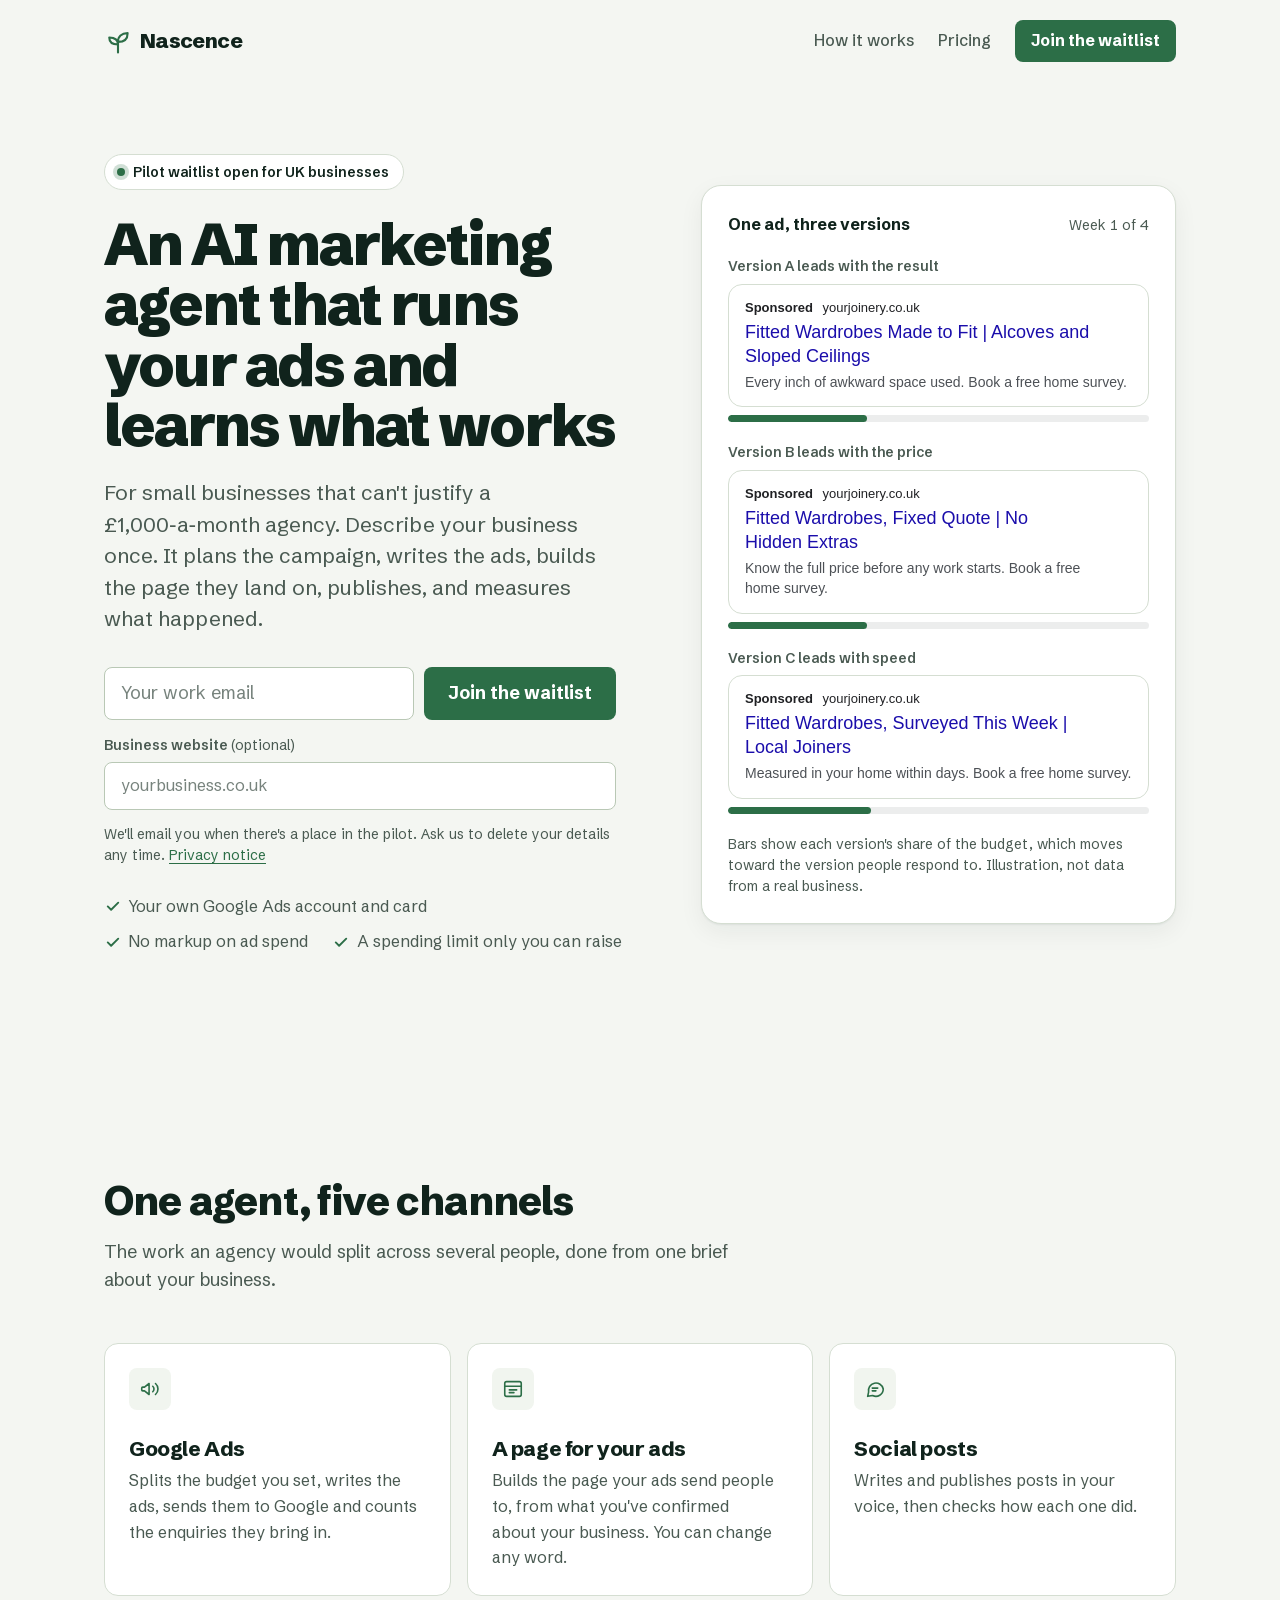
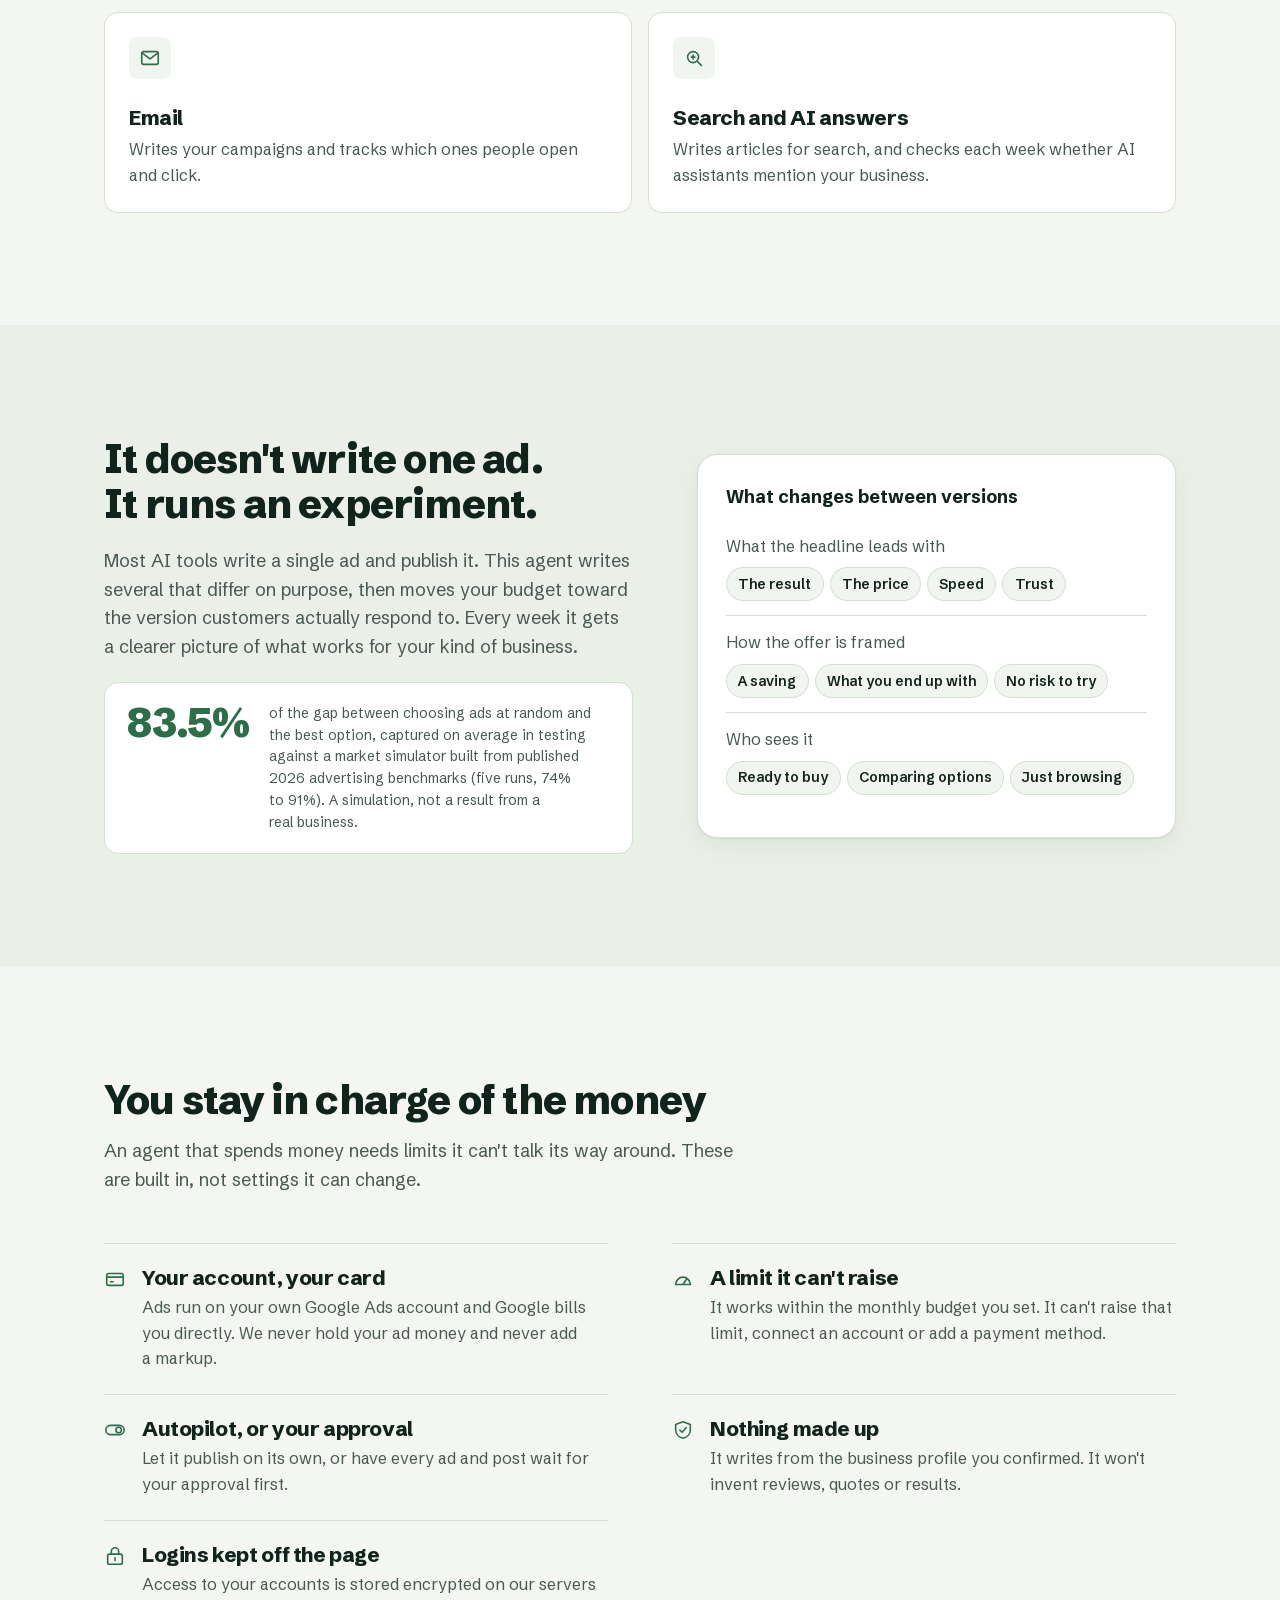
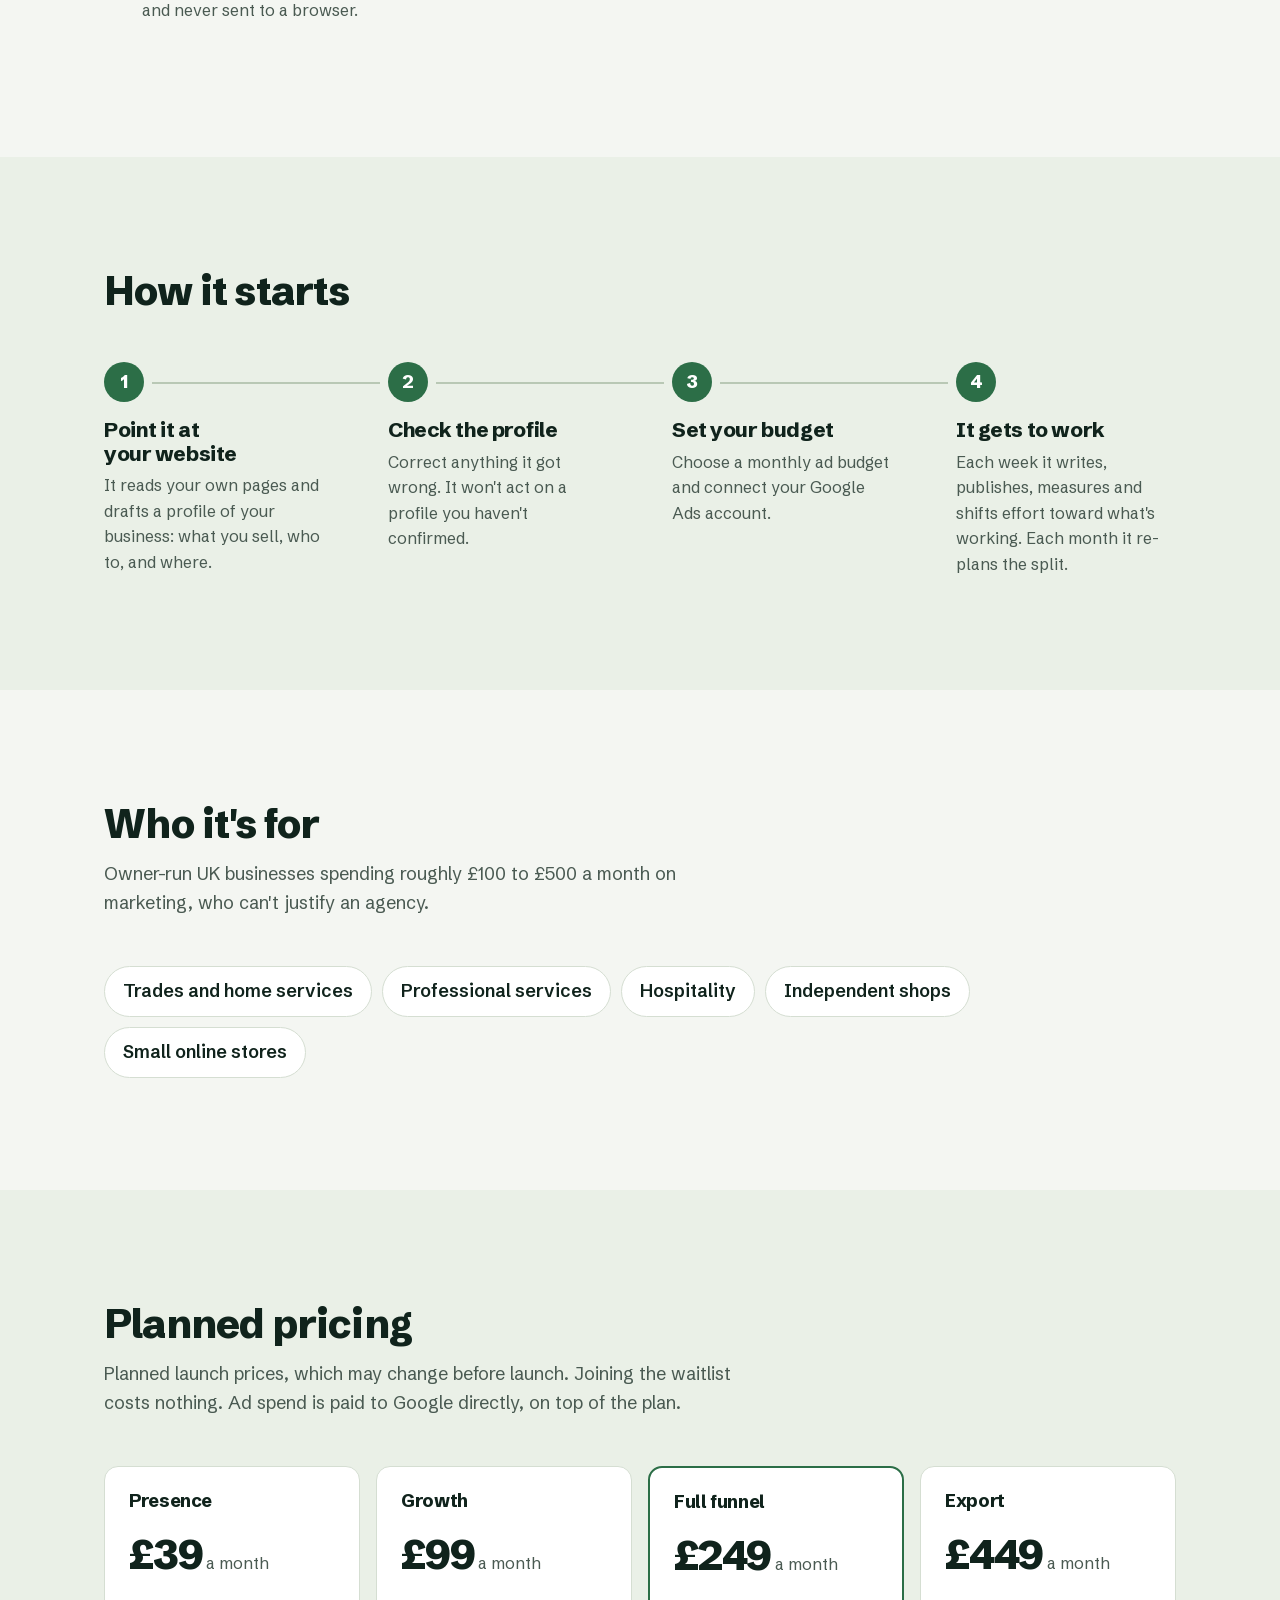
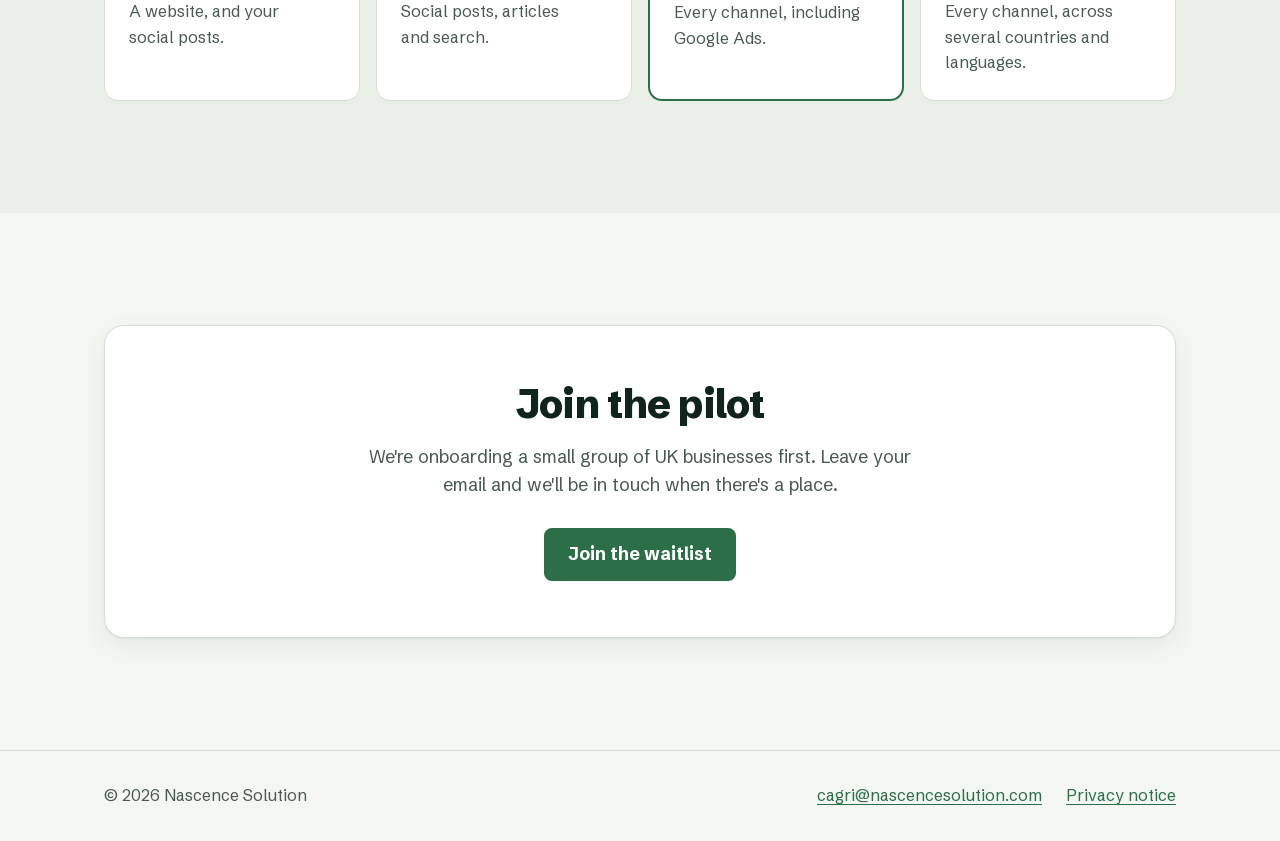
==== commit 85ba7418: "Polish: green 83.5% figure, keep £1,000-a-month on one line, even card spacing Co-Authored-By: Claud" ====
--- a/index.html
+++ b/index.html
@@ -66,10 +66,10 @@
   <!-- Preload the one font file every visitor needs, so the headline does not
        re-flow when the font arrives (font-display: swap is the fallback). -->
   <link rel="preload" href="/fonts/schibsted-grotesk-latin.woff2" as="font" type="font/woff2" crossorigin>
-  <link rel="stylesheet" href="/assets/styles.css">
+  <link rel="stylesheet" href="/assets/styles.css?v=3">
   <!-- defer: the page is fully readable before the script runs; the script only
        adds the animation and the in-place form confirmation. -->
-  <script src="/assets/main.js" defer></script>
+  <script src="/assets/main.js?v=2" defer></script>
 </head>
 <body>
   <a class="skip-link" href="#main">Skip to content</a>
@@ -124,7 +124,7 @@
           <p class="status-pill"><span class="status-dot" aria-hidden="true"></span>Pilot waitlist open for UK businesses</p>
 
           <h1 id="hero-title">An AI marketing agent that runs your ads and learns what works</h1>
-          <p class="lead">For small businesses that can't justify a £1,000-a-month agency. Describe your business once. It plans the campaign, writes the ads, builds the page they land on, publishes, and measures what happened.</p>
+          <p class="lead">For small businesses that can't justify a £1,000&#8209;a&#8209;month agency. Describe your business once. It plans the campaign, writes the ads, builds the page they land on, publishes, and measures what happened.</p>
 
           <!-- WAITLIST FORM (posts to a Google Form owned by the founder's Google account)
                WHY GOOGLE FORMS: free, no extra account to create, and the
--- a/assets/styles.css
+++ b/assets/styles.css
@@ -667,13 +667,14 @@
   border: 1px solid var(--rule);
   border-radius: var(--radius-m);
 }
-.evidence-figure {
+/* Scoped under .evidence so it outranks ".prose p" (which turned it grey).
+   Proportional figures: tabular ones left a wide gap around the decimal point. */
+.evidence .evidence-figure {
   font-size: var(--step-4);
   font-weight: 850;
   line-height: 1;
   letter-spacing: -0.03em;
   color: var(--leaf);
-  font-variant-numeric: tabular-nums;
 }
 .evidence p:not(.evidence-figure) {
   font-size: var(--step--1);
@@ -726,6 +727,7 @@
 .card {
   display: grid;
   grid-template-columns: auto 1fr;
+  align-content: start;
   column-gap: 1rem;
   padding-block: 1.375rem;
   border-top: 1px solid var(--rule);
